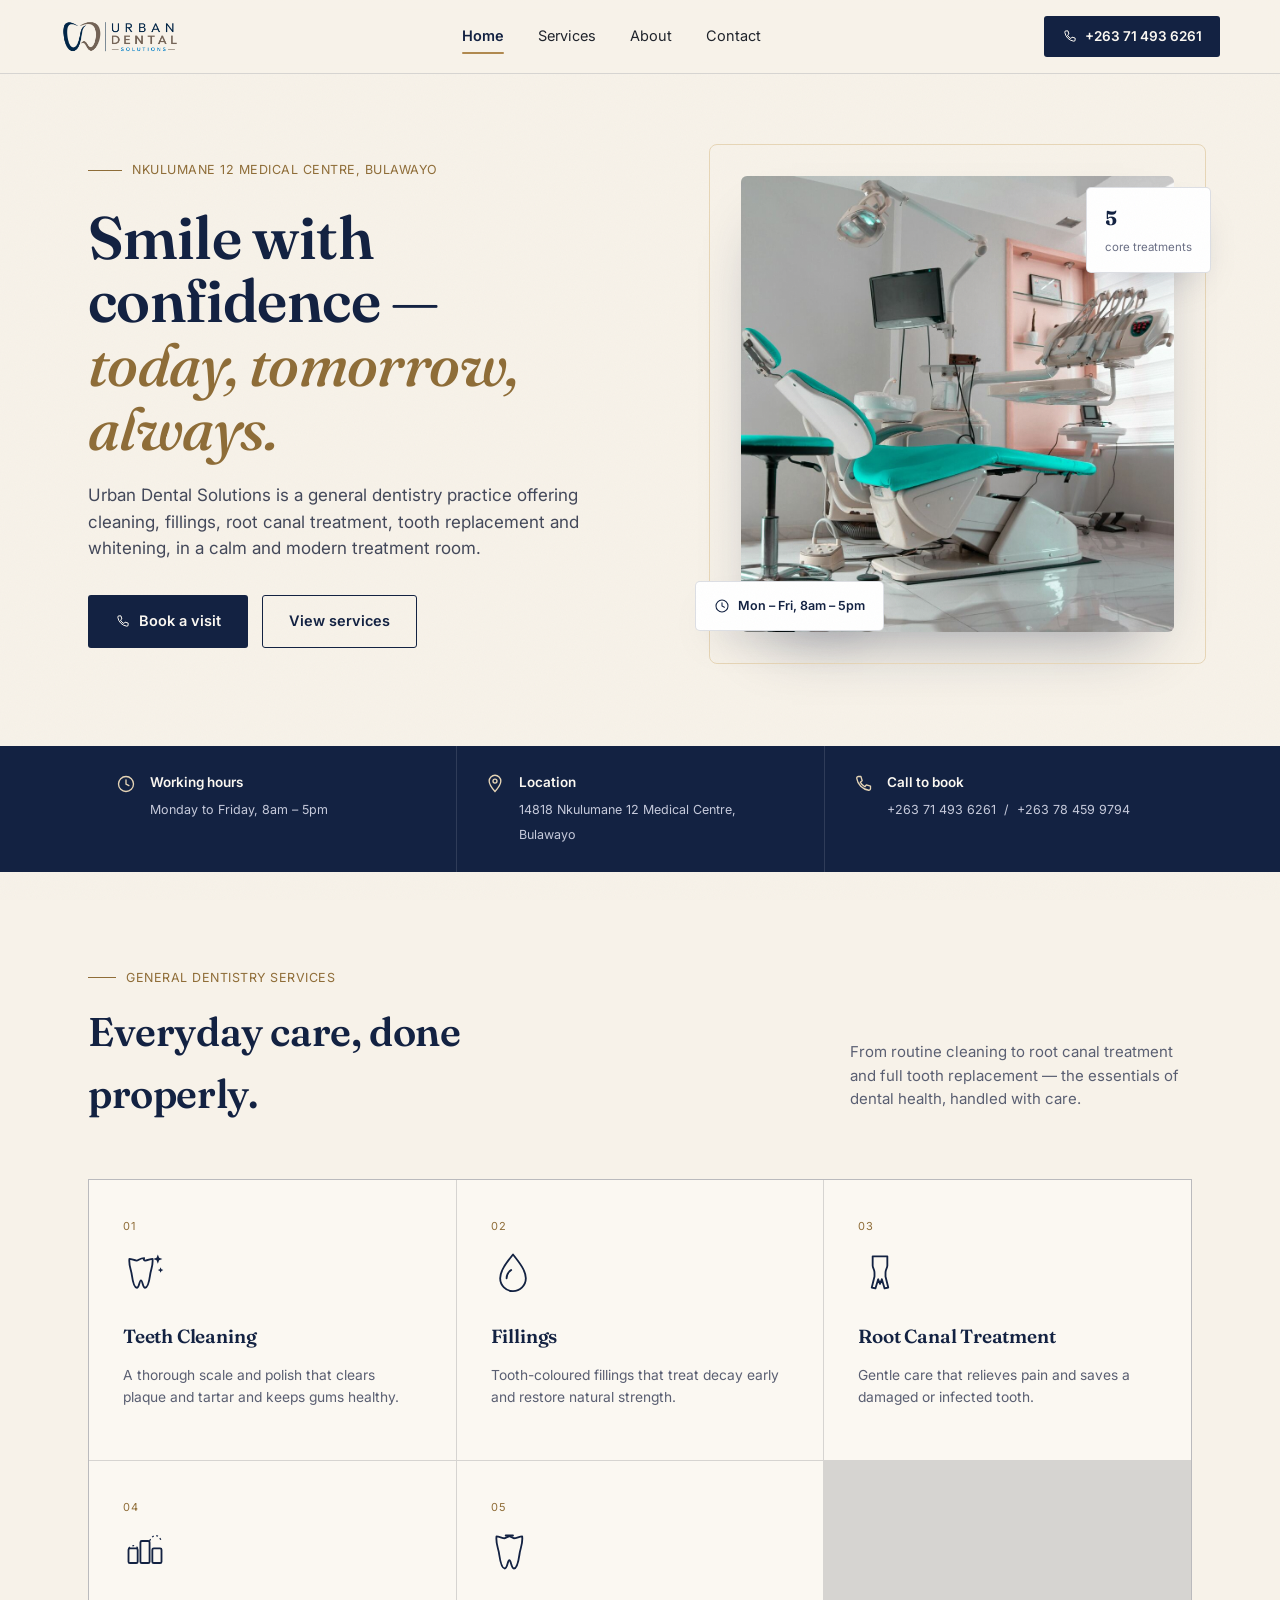
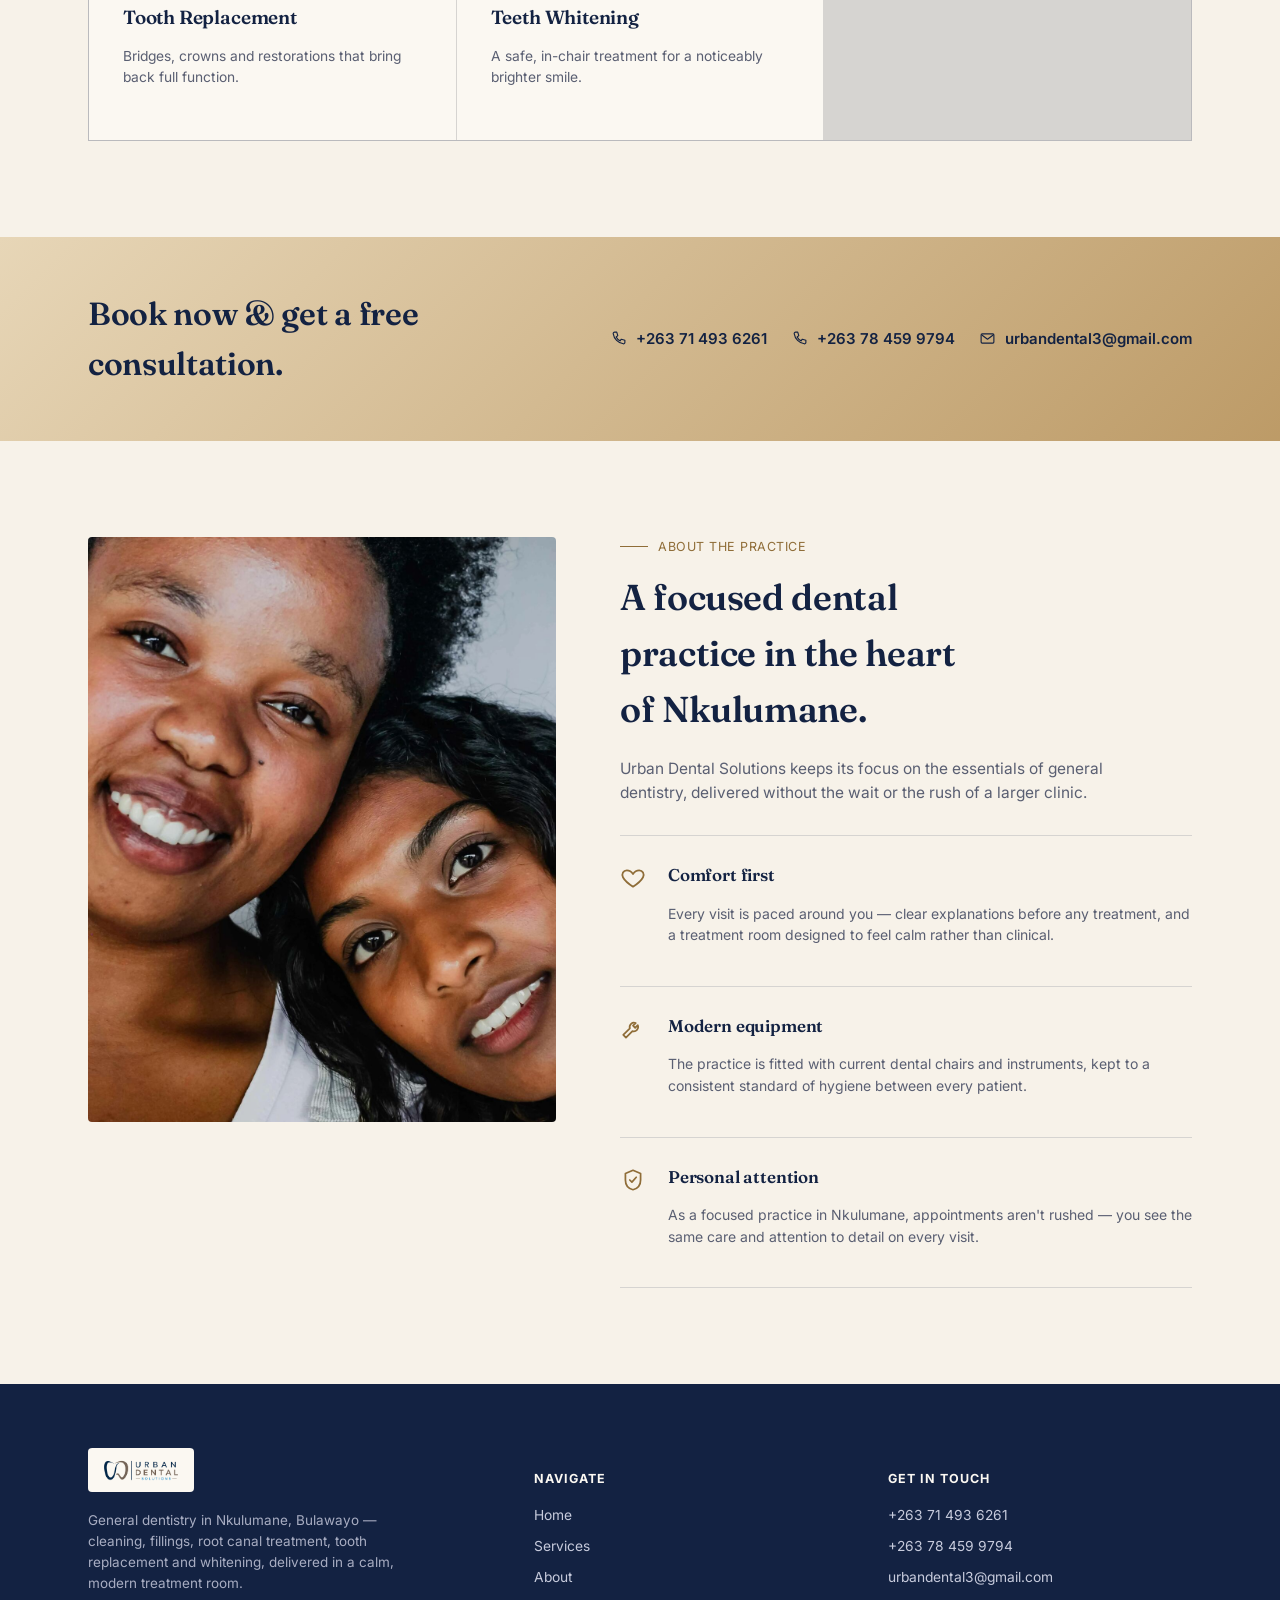
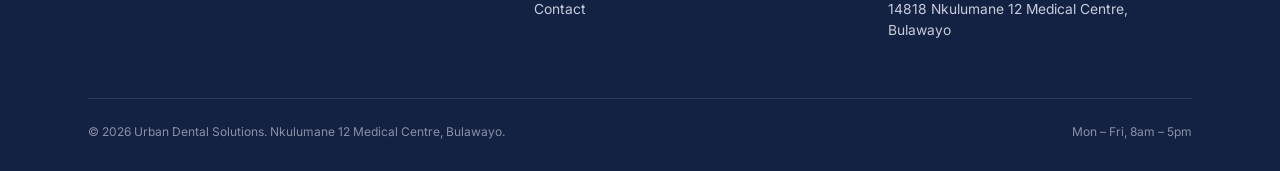
==== index.html @ e7726408 "Add files via upload" ====
<!DOCTYPE html>
<html lang="en">
<head>
<meta charset="UTF-8">
<meta name="viewport" content="width=device-width, initial-scale=1, viewport-fit=cover">
<title>Urban Dental Solutions — Bulawayo</title>
<meta name="description" content="General dentistry in Nkulumane, Bulawayo. Cleaning, fillings, root canal treatment, tooth replacement and whitening.">
<link rel="icon" href="data:image/svg+xml,<svg xmlns=%22http://www.w3.org/2000/svg%22 viewBox=%220 0 100 100%22><text y=%22.9em%22 font-size=%2290%22>%F0%9F%A6%B7</text></svg>">
<link rel="preconnect" href="https://fonts.googleapis.com">
<link rel="preconnect" href="https://fonts.gstatic.com" crossorigin>
<link href="https://fonts.googleapis.com/css2?family=Fraunces:opsz,wght@9..144,400;9..144,500;9..144,600;9..144,700&family=Inter:wght@400;500;600;700&display=swap" rel="stylesheet">
<link rel="stylesheet" href="css/styles.css">
</head>
<body>
<div class="grain"></div>

<svg width="0" height="0" style="position:absolute">
  <defs>
    <symbol id="ic-tooth" viewBox="0 0 48 48"><path d="M24 6c-5 0-7 3-9 3-3 0-6-2-9-2-1 8 2 12 3 20 1 7 3 15 6 15 3 0 3-9 5-9s2 9 5 9c3 0 5-8 6-15 1-8 4-12 3-20-3 0-6 2-9 2-2 0-4-3-9-3z" fill="none" stroke="currentColor" stroke-width="2" stroke-linejoin="round"/></symbol>
    <symbol id="ic-sparkle-tooth" viewBox="0 0 48 48"><path d="M22 10c-4.5 0-6.3 2.6-8 2.6-2.7 0-5.4-1.8-8-1.8-.9 7.2 1.8 10.8 2.7 18 .9 6.3 2.7 13.5 5.4 13.5 2.7 0 2.7-8.1 4.5-8.1s1.8 8.1 4.5 8.1c2.7 0 4.5-7.2 5.4-13.5.9-7.2 3.6-10.8 2.7-18-2.6 0-5.3 1.8-8 1.8-1 0-1.8-.8-1.2-2.6z" fill="none" stroke="currentColor" stroke-width="2" stroke-linejoin="round" transform="translate(1,0)"/><path d="M38 6l1.4 3.6L43 11l-3.6 1.4L38 16l-1.4-3.6L33 11l3.6-1.4z" fill="currentColor"/><path d="M41 20l.9 2.1 2.1.9-2.1.9-.9 2.1-.9-2.1-2.1-.9 2.1-.9z" fill="currentColor"/></symbol>
    <symbol id="ic-drop" viewBox="0 0 48 48"><path d="M24 6c8 10 14 18 14 26a14 14 0 1 1-28 0c0-8 6-16 14-26z" fill="none" stroke="currentColor" stroke-width="2" stroke-linejoin="round"/><path d="M17 32c0-4 2-7 5-9" fill="none" stroke="currentColor" stroke-width="2" stroke-linecap="round"/></symbol>
    <symbol id="ic-root" viewBox="0 0 48 48"><path d="M16 8h16v10c0 3-2 4-2 8v4l3 12-4 1-3-10-2 5-2-5-3 10-4-1 3-12v-4c0-4-2-5-2-8z" fill="none" stroke="currentColor" stroke-width="2" stroke-linejoin="round"/></symbol>
    <symbol id="ic-bridge" viewBox="0 0 48 48"><rect x="6" y="20" width="10" height="16" rx="1.5" fill="none" stroke="currentColor" stroke-width="2"/><rect x="19" y="12" width="10" height="24" rx="1.5" fill="none" stroke="currentColor" stroke-width="2"/><rect x="32" y="20" width="10" height="16" rx="1.5" fill="none" stroke="currentColor" stroke-width="2"/><path d="M6 20c4-4 8-4 10 0M29 12c4-8 9-8 13 0" fill="none" stroke="currentColor" stroke-width="1.4" stroke-dasharray="2 3"/></symbol>
    <symbol id="ic-clock" viewBox="0 0 24 24"><circle cx="12" cy="12" r="9" fill="none" stroke="currentColor" stroke-width="1.6"/><path d="M12 7v5l3.5 2" fill="none" stroke="currentColor" stroke-width="1.6" stroke-linecap="round"/></symbol>
    <symbol id="ic-pin" viewBox="0 0 24 24"><path d="M12 21s7-7.5 7-12.5A7 7 0 1 0 5 8.5C5 13.5 12 21 12 21z" fill="none" stroke="currentColor" stroke-width="1.6"/><circle cx="12" cy="8.5" r="2.4" fill="none" stroke="currentColor" stroke-width="1.6"/></symbol>
    <symbol id="ic-phone" viewBox="0 0 24 24"><path d="M6.5 3h3l1.5 5-2.3 1.8a13 13 0 0 0 5.5 5.5L16 13l5 1.5v3a2 2 0 0 1-2.2 2A17 17 0 0 1 4.5 5.2 2 2 0 0 1 6.5 3z" fill="none" stroke="currentColor" stroke-width="1.6" stroke-linejoin="round"/></symbol>
    <symbol id="ic-mail" viewBox="0 0 24 24"><rect x="3" y="5.5" width="18" height="13" rx="1.5" fill="none" stroke="currentColor" stroke-width="1.6"/><path d="M4 7l8 6 8-6" fill="none" stroke="currentColor" stroke-width="1.6" stroke-linejoin="round"/></symbol>
    <symbol id="ic-whatsapp" viewBox="0 0 24 24"><path d="M12 3a9 9 0 0 0-7.8 13.5L3 21l4.7-1.2A9 9 0 1 0 12 3z" fill="none" stroke="currentColor" stroke-width="1.6"/><path d="M8.3 8.6c.2-.5.5-.5.8-.5h.6c.2 0 .5 0 .7.5s.8 1.9.8 2 .1.3 0 .5-.2.3-.4.5-.4.5-.5.6c-.2.2-.4.4-.2.8.3.5 1.1 1.6 2.3 2.6 1.6 1.3 2.3 1.4 2.6 1.4.3 0 .5-.2.7-.5l.5-.8c.2-.3.4-.3.7-.2l1.9.9c.3.1.5.2.5.4 0 .8-.3 1.6-1.3 2.1-.9.5-1.8.5-2.8.2-1.7-.5-3.6-1.7-5-3.5-1-1.3-1.6-2.6-1.7-3.9-.1-1 .2-1.8.8-2.5z" fill="currentColor" stroke="none"/></symbol>
    <symbol id="ic-arrow" viewBox="0 0 24 24"><path d="M5 12h14M13 6l6 6-6 6" fill="none" stroke="currentColor" stroke-width="1.8" stroke-linecap="round" stroke-linejoin="round"/></symbol>
    <symbol id="ic-shield" viewBox="0 0 24 24"><path d="M12 3l7 3v6c0 5-3 8-7 9-4-1-7-4-7-9V6z" fill="none" stroke="currentColor" stroke-width="1.6" stroke-linejoin="round"/><path d="M9 12l2 2 4-4.5" fill="none" stroke="currentColor" stroke-width="1.6" stroke-linecap="round" stroke-linejoin="round"/></symbol>
    <symbol id="ic-heart" viewBox="0 0 24 24"><path d="M12 20s-7-4.4-9.3-8.7C1.3 8 3 5 6.3 5 8.6 5 10.7 6.4 12 8.4 13.3 6.4 15.4 5 17.7 5 21 5 22.7 8 21.3 11.3 19 15.6 12 20 12 20z" fill="none" stroke="currentColor" stroke-width="1.6" stroke-linejoin="round"/></symbol>
    <symbol id="ic-tool" viewBox="0 0 24 24"><path d="M14.5 6.5a4 4 0 0 0-5.4 4.9L3 17.5 5.5 20l6-6.1a4 4 0 0 0 4.9-5.4l-2.4 2.4-2-2z" fill="none" stroke="currentColor" stroke-width="1.6" stroke-linejoin="round"/></symbol>
  </defs>
</svg>


<header class="site">
  <div class="wrap nav">
    <a href="index.html" class="brand">
      <img id="headerLogo" src="img/logo.png" alt="Urban Dental Solutions" style="height:40px;width:auto;">
    </a>
    <nav class="links" id="navLinks">
      <a href="index.html" class="active">Home</a>
      <a href="services.html">Services</a>
      <a href="about.html">About</a>
      <a href="contact.html">Contact</a>
    </nav>
    <a class="nav-call" href="tel:+263714936261"><svg viewBox="0 0 24 24"><use href="#ic-phone"/></svg>+263 71 493 6261</a>
    <button class="menu-btn" id="menuBtn" aria-label="Open menu"><span></span></button>
  </div>
</header>

<div class="drawer" id="drawer">
  <div class="drawer-panel">
    <button class="drawer-close" id="drawerClose" aria-label="Close menu">&times;</button>
    <a href="index.html">Home</a>
    <a href="services.html">Services</a>
    <a href="about.html">About</a>
    <a href="contact.html">Contact</a>
    <a href="tel:+263714936261" style="margin-top:18px;color:#b0894f;font-weight:600;">Call +263 71 493 6261</a>
  </div>
</div>

<main>

    <section class="hero">
      <div class="wrap">
        <div>
          <div class="eyebrow-mark"><span class="rule"></span><span>NKULUMANE 12 MEDICAL CENTRE, BULAWAYO</span></div>
          <h1>Smile with confidence &mdash;<br><em>today, tomorrow, always.</em></h1>
          <p class="lede">Urban Dental Solutions is a general dentistry practice offering cleaning, fillings, root canal treatment, tooth replacement and whitening, in a calm and modern treatment room.</p>
          <div class="hero-ctas">
            <a class="btn btn-primary" href="tel:+263714936261"><svg width="15" height="15"><use href="#ic-phone"/></svg>Book a visit</a>
            <a class="btn btn-outline" href="services.html">View services</a>
          </div>
        </div>
        <div class="hero-art">
          <div class="hero-photo-frame"><img src="img/chair.jpg" alt="Treatment room at Urban Dental Solutions"></div>
          <div class="ring r2"></div>
          <div class="float-card fc1"><b>5</b><span>core treatments</span></div>
          <div class="float-card fc2"><svg><use href="#ic-clock"/></svg>Mon &ndash; Fri, 8am &ndash; 5pm</div>
        </div>
      </div>
    </section>

    <div class="strip">
      <div class="wrap">
        <div class="strip-item"><svg><use href="#ic-clock"/></svg><div><b>Working hours</b><span>Monday to Friday, 8am &ndash; 5pm</span></div></div>
        <div class="strip-item"><svg><use href="#ic-pin"/></svg><div><b>Location</b><span>14818 Nkulumane 12 Medical Centre, Bulawayo</span></div></div>
        <div class="strip-item"><svg><use href="#ic-phone"/></svg><div><b>Call to book</b><span>+263 71 493 6261 &nbsp;/&nbsp; +263 78 459 9794</span></div></div>
      </div>
    </div>

    <section>
      <div class="wrap">
        <div class="section-head" data-reveal>
          <div>
            <div class="kicker"><span class="rule"></span>GENERAL DENTISTRY SERVICES</div>
            <h2>Everyday care, done properly.</h2>
          </div>
          <p>From routine cleaning to root canal treatment and full tooth replacement &mdash; the essentials of dental health, handled with care.</p>
        </div>
        <div class="svc-grid">
    <div class="svc-card" data-reveal>
      <span class="num">01</span>
      <svg class="icn"><use href="#ic-sparkle-tooth"/></svg>
      <h3>Teeth Cleaning</h3>
      <p>A thorough scale and polish that clears plaque and tartar and keeps gums healthy.</p>
    </div>
    <div class="svc-card" data-reveal>
      <span class="num">02</span>
      <svg class="icn"><use href="#ic-drop"/></svg>
      <h3>Fillings</h3>
      <p>Tooth-coloured fillings that treat decay early and restore natural strength.</p>
    </div>
    <div class="svc-card" data-reveal>
      <span class="num">03</span>
      <svg class="icn"><use href="#ic-root"/></svg>
      <h3>Root Canal Treatment</h3>
      <p>Gentle care that relieves pain and saves a damaged or infected tooth.</p>
    </div>
    <div class="svc-card" data-reveal>
      <span class="num">04</span>
      <svg class="icn"><use href="#ic-bridge"/></svg>
      <h3>Tooth Replacement</h3>
      <p>Bridges, crowns and restorations that bring back full function.</p>
    </div>
    <div class="svc-card" data-reveal>
      <span class="num">05</span>
      <svg class="icn"><use href="#ic-tooth"/></svg>
      <h3>Teeth Whitening</h3>
      <p>A safe, in-chair treatment for a noticeably brighter smile.</p>
    </div></div>
      </div>
    </section>

    <div class="cta-band">
      <div class="wrap">
        <h3>Book now &amp; get a free consultation.</h3>
        <div class="phones">
          <a href="tel:+263714936261"><svg><use href="#ic-phone"/></svg>+263 71 493 6261</a>
          <a href="tel:+263784599794"><svg><use href="#ic-phone"/></svg>+263 78 459 9794</a>
          <a href="mailto:urbandental3@gmail.com"><svg><use href="#ic-mail"/></svg>urbandental3@gmail.com</a>
        </div>
      </div>
    </div>

    <section>
      <div class="wrap about-grid">
        <div class="about-photo" data-reveal>
          <img src="img/smiles.jpg" alt="Patients smiling after treatment at Urban Dental Solutions" style="width:100%;height:100%;object-fit:cover;">
        </div>
        <div data-reveal>
          <div class="kicker"><span class="rule"></span>ABOUT THE PRACTICE</div>
          <h2 style="max-width:14ch;font-size:clamp(26px,3.2vw,36px);margin-bottom:20px;">A focused dental practice in the heart of Nkulumane.</h2>
          <p style="font-family:'Inter',sans-serif;color:#5a5f72;font-size:15.5px;max-width:52ch;margin-bottom:30px;">Urban Dental Solutions keeps its focus on the essentials of general dentistry, delivered without the wait or the rush of a larger clinic.</p>
          <div class="value-list">
    <div class="value-row">
      <svg class="vi"><use href="#ic-heart"/></svg>
      <div><h4>Comfort first</h4><p>Every visit is paced around you &mdash; clear explanations before any treatment, and a treatment room designed to feel calm rather than clinical.</p></div>
    </div>
    <div class="value-row">
      <svg class="vi"><use href="#ic-tool"/></svg>
      <div><h4>Modern equipment</h4><p>The practice is fitted with current dental chairs and instruments, kept to a consistent standard of hygiene between every patient.</p></div>
    </div>
    <div class="value-row">
      <svg class="vi"><use href="#ic-shield"/></svg>
      <div><h4>Personal attention</h4><p>As a focused practice in Nkulumane, appointments aren't rushed &mdash; you see the same care and attention to detail on every visit.</p></div>
    </div></div>
        </div>
      </div>
    </section>

</main>

<footer>
  <div class="wrap">
    <div class="foot-grid">
      <div>
        <div class="foot-brand">
          <span class="foot-logo-chip"><img src="img/logo.png" alt="Urban Dental Solutions" style="height:26px;width:auto;display:block;"></span>
        </div>
        <p>General dentistry in Nkulumane, Bulawayo &mdash; cleaning, fillings, root canal treatment, tooth replacement and whitening, delivered in a calm, modern treatment room.</p>
      </div>
      <div>
        <h5>NAVIGATE</h5>
        <div class="flinks">
          <a href="index.html">Home</a>
          <a href="services.html">Services</a>
          <a href="about.html">About</a>
          <a href="contact.html">Contact</a>
        </div>
      </div>
      <div>
        <h5>GET IN TOUCH</h5>
        <div class="flinks">
          <a href="tel:+263714936261">+263 71 493 6261</a>
          <a href="tel:+263784599794">+263 78 459 9794</a>
          <a href="mailto:urbandental3@gmail.com">urbandental3@gmail.com</a>
          <a href="contact.html">14818 Nkulumane 12 Medical Centre, Bulawayo</a>
        </div>
      </div>
    </div>
    <div class="foot-bottom">
      <span>&copy; <span id="yr"></span> Urban Dental Solutions. Nkulumane 12 Medical Centre, Bulawayo.</span>
      <span>Mon &ndash; Fri, 8am &ndash; 5pm</span>
    </div>
  </div>
</footer>

<script src="js/main.js"></script>
</body>
</html>
---- css/styles.css ----
:root{
    --navy: #132242;
    --navy-2: #1c2f56;
    --ink: #20242c;
    --gold: #b0894f;
    --gold-deep: #8f6d38;
    --gold-pale: #e7d6b7;
    --cream: #f7f2e9;
    --paper: #fbf8f2;
    --line: rgba(19,34,66,0.14);
    --white: #ffffff;
    font-family: 'Fraunces', serif;
    -webkit-font-smoothing: antialiased;
    box-sizing: border-box;
    padding-top: env(safe-area-inset-top, 0px);
    padding-bottom: env(safe-area-inset-bottom, 0px);
  }
  *, *::before, *::after{ box-sizing: inherit; }
  html{ scroll-padding-top: env(safe-area-inset-top, 0px); scroll-behavior: smooth; }
  @media (prefers-color-scheme: dark){
    :root:not([data-theme="light"]){
      --cream:#f7f2e9; --paper:#fbf8f2; --ink:#20242c;
    }
  }
  :root[data-theme="dark"]{ --cream:#f7f2e9; --paper:#fbf8f2; --ink:#20242c; }

  body{
    margin:0;
    background: var(--cream);
    color: var(--ink);
    font-family: 'Inter', sans-serif;
    line-height: 1.55;
  }
  img{ max-width:100%; display:block; }
  a{ color:inherit; }
  .wrap{ max-width: 1160px; margin: 0 auto; padding: 0 28px; }
  h1,h2,h3,h4{ font-family:'Fraunces', serif; font-weight:600; color:var(--navy); margin:0; letter-spacing:-0.01em; }

  /* ---------- texture ---------- */
  .grain{
    position:fixed; inset:0; pointer-events:none; opacity:0.035; z-index:5; mix-blend-mode:multiply;
    background-image:url("data:image/svg+xml,%3Csvg xmlns='http://www.w3.org/2000/svg' width='120' height='120'%3E%3Cfilter id='n'%3E%3CfeTurbulence type='fractalNoise' baseFrequency='0.85' numOctaves='2' stitchTiles='stitch'/%3E%3C/filter%3E%3Crect width='100%25' height='100%25' filter='url(%23n)'/%3E%3C/svg%3E");
  }

  /* ---------- header ---------- */
  header.site{
    position: sticky; top:0; z-index:40;
    background: rgba(247,242,233,0.92);
    backdrop-filter: blur(10px);
    border-bottom: 1px solid var(--line);
    padding-top: env(safe-area-inset-top, 0px);
  }
  .nav{ display:flex; align-items:center; justify-content:space-between; padding:16px 0; gap:20px; }
  .brand{ display:flex; align-items:center; gap:12px; cursor:pointer; text-decoration:none; }
  .brand svg{ width:38px; height:38px; flex:none; }
  .brand-text{ display:flex; flex-direction:column; line-height:1.05; }
  .brand-text b{ font-family:'Fraunces', serif; font-size:17px; color:var(--navy); font-weight:700; letter-spacing:0.01em; }
  .brand-text span{ font-family:'Inter',sans-serif; font-size:10.5px; letter-spacing:0.16em; color:var(--gold-deep); margin-top:2px; }

  nav.links{ display:flex; align-items:center; gap:34px; }
  nav.links a{ font-family:'Inter',sans-serif; font-size:14.5px; text-decoration:none; color:var(--ink); position:relative; padding:6px 0; transition:color .2s; }
  nav.links a.active{ color:var(--navy); font-weight:600; }
  nav.links a.active::after{ content:""; position:absolute; left:0; right:0; bottom:0; height:2px; background:var(--gold); border-radius:2px; }
  nav.links a:hover{ color:var(--navy); }

  .nav-call{
    display:flex; align-items:center; gap:8px; background:var(--navy); color:var(--paper);
    padding:10px 18px; border-radius:3px; text-decoration:none; font-family:'Inter',sans-serif; font-size:13.5px; font-weight:600;
    white-space:nowrap; transition: background .2s;
  }
  .nav-call:hover{ background: var(--navy-2); }
  .nav-call svg{ width:15px; height:15px; }

  .menu-btn{ display:none; background:none; border:1px solid var(--line); border-radius:3px; width:42px; height:42px; align-items:center; justify-content:center; cursor:pointer; }
  .menu-btn span, .menu-btn span::before, .menu-btn span::after{
    content:""; display:block; width:18px; height:1.5px; background:var(--navy); position:relative; transition:.2s;
  }
  .menu-btn span::before{ position:absolute; top:-6px; }
  .menu-btn span::after{ position:absolute; top:6px; }

  /* ---------- hero ---------- */
  .hero{ position:relative; overflow:hidden; padding: 84px 0 96px; }
  .hero .wrap{ display:grid; grid-template-columns: 1.05fr 0.85fr; gap:56px; align-items:center; }
  .eyebrow-mark{ display:flex; align-items:center; gap:10px; margin-bottom:26px; }
  .eyebrow-mark .rule{ width:34px; height:1px; background:var(--gold-deep); }
  .eyebrow-mark span{ font-family:'Inter',sans-serif; font-size:12.5px; color:var(--gold-deep); letter-spacing:0.04em; }
  .hero h1{ font-size: clamp(38px, 5vw, 60px); line-height:1.06; }
  .hero h1 em{ font-style:italic; font-weight:500; color:var(--gold-deep); }
  .hero p.lede{ font-family:'Inter',sans-serif; font-size:17px; color:#43485a; max-width:46ch; margin-top:22px; }
  .hero-ctas{ display:flex; gap:14px; margin-top:34px; flex-wrap:wrap; }
  .btn{
    font-family:'Inter',sans-serif; font-size:14.5px; font-weight:600; text-decoration:none;
    padding:14px 26px; border-radius:3px; display:inline-flex; align-items:center; gap:9px; transition:.2s;
    border:1px solid transparent;
  }
  .btn-primary{ background:var(--navy); color:var(--paper); }
  .btn-primary:hover{ background:var(--navy-2); }
  .btn-outline{ border-color:var(--navy); color:var(--navy); }
  .btn-outline:hover{ background:var(--navy); color:var(--paper); }
  .btn-gold{ background:var(--gold); color:var(--navy); }
  .btn-gold:hover{ background:var(--gold-deep); color:var(--paper); }

  .hero-art{ position:relative; aspect-ratio: 1/1.05; }
  .hero-art .ring{ position:absolute; inset:0; border:1px solid var(--line); border-radius:50%; }
  .hero-art .ring.r2{ position:absolute; inset:-14px; border:1px solid var(--gold-pale); border-radius:8px; pointer-events:none; }
  .hero-photo-frame{ position:absolute; inset:18px; border-radius:6px; overflow:hidden; box-shadow:0 30px 60px -30px rgba(19,34,66,0.45); }
  .hero-photo-frame img{ width:100%; height:100%; object-fit:cover; }
  .hero-art .float-card{
    position:absolute; background:var(--white); border:1px solid var(--line); border-radius:5px;
    padding:14px 18px; box-shadow: 0 18px 40px -20px rgba(19,34,66,0.35); font-family:'Inter',sans-serif;
  }
  .hero-art .fc1{ top:6%; right:-4%; }
  .hero-art .fc1 b{ display:block; font-family:'Fraunces',serif; font-size:20px; color:var(--navy); }
  .hero-art .fc1 span{ font-size:11.5px; color:#6b7086; }
  .hero-art .fc2{ bottom:4%; left:-6%; font-size:12.5px; color:var(--navy); font-weight:600; display:flex; align-items:center; gap:8px; }
  .hero-art .fc2 svg{ width:16px; height:16px; }

  /* ---------- strip ---------- */
  .strip{ background:var(--navy); color:var(--paper); }
  .strip .wrap{ display:grid; grid-template-columns:repeat(3,1fr); }
  .strip-item{ padding:26px 28px; display:flex; gap:14px; align-items:flex-start; border-left:1px solid rgba(255,255,255,0.12); }
  .strip-item:first-child{ border-left:none; }
  .strip-item svg{ width:20px; height:20px; flex:none; margin-top:2px; color:var(--gold-pale); }
  .strip-item b{ display:block; font-family:'Inter',sans-serif; font-size:13.5px; font-weight:600; margin-bottom:3px; }
  .strip-item span{ font-family:'Inter',sans-serif; font-size:12.5px; color:#c7cbdc; }

  /* ---------- section shell ---------- */
  section{ padding:96px 0; }
  .section-head{ display:flex; justify-content:space-between; align-items:flex-end; gap:30px; margin-bottom:54px; flex-wrap:wrap; }
  .section-head h2{ font-size: clamp(28px,3.4vw,40px); max-width:16ch; }
  .section-head p{ font-family:'Inter',sans-serif; color:#5a5f72; max-width:38ch; font-size:15px; }
  .kicker{ font-family:'Inter',sans-serif; font-size:12.5px; letter-spacing:0.04em; color:var(--gold-deep); display:flex; align-items:center; gap:10px; margin-bottom:14px; }
  .kicker .rule{ width:28px; height:1px; background:var(--gold-deep); }

  /* ---------- services grid ---------- */
  .svc-grid{ display:grid; grid-template-columns:repeat(3,1fr); gap:1px; background:var(--line); border:1px solid var(--line); }
  .svc-card{ background:var(--paper); padding:38px 34px; transition:background .2s; }
  .svc-card:hover{ background:var(--white); }
  .svc-card .icn{ width:44px; height:44px; color:var(--navy); margin-bottom:22px; }
  .svc-card h3{ font-size:19px; margin-bottom:10px; }
  .svc-card p{ font-family:'Inter',sans-serif; font-size:13.8px; color:#5a5f72; }
  .svc-card .num{ font-family:'Inter',sans-serif; font-size:11px; color:var(--gold-deep); letter-spacing:0.08em; margin-bottom:14px; display:block; }

  /* ---------- cta band ---------- */
  .cta-band{ background: linear-gradient(135deg, var(--gold-pale), var(--gold) 130%); }
  .cta-band .wrap{ display:flex; justify-content:space-between; align-items:center; gap:30px; padding:52px 28px; flex-wrap:wrap; }
  .cta-band h3{ font-size:clamp(24px,3vw,32px); max-width:16ch; }
  .cta-band .phones{ display:flex; gap:24px; flex-wrap:wrap; }
  .cta-band .phones a{ font-family:'Inter',sans-serif; text-decoration:none; color:var(--navy); font-weight:600; font-size:15px; display:flex; align-items:center; gap:9px; }
  .cta-band .phones svg{ width:17px; height:17px; }

  /* ---------- about preview / values ---------- */
  .about-grid{ display:grid; grid-template-columns: 0.9fr 1.1fr; gap:64px; align-items:start; }
  .about-photo{
    aspect-ratio: 4/5; border-radius:4px; position:relative; overflow:hidden;
    background: linear-gradient(160deg, var(--navy), var(--navy-2) 60%, #0d1730);
  }
  .about-photo svg{ position:absolute; inset:0; width:100%; height:100%; }
  .value-list{ display:flex; flex-direction:column; gap:0; }
  .value-row{ display:flex; gap:22px; padding:26px 0; border-top:1px solid var(--line); }
  .value-row:last-child{ border-bottom:1px solid var(--line); }
  .value-row .vi{ width:26px; height:26px; color:var(--gold-deep); flex:none; margin-top:3px; }
  .value-row h4{ font-size:17px; margin-bottom:6px; }
  .value-row p{ font-family:'Inter',sans-serif; font-size:14px; color:#5a5f72; }

  /* ---------- footer ---------- */
  footer{ background:var(--navy); color:#c7cbdc; padding:64px 0 calc(30px + env(safe-area-inset-bottom, 0px)); }
  .foot-grid{ display:grid; grid-template-columns: 1.3fr 1fr 1fr; gap:50px; }
  .foot-brand{ display:flex; align-items:center; gap:12px; margin-bottom:18px; }
  .foot-logo-chip{ background:var(--paper); padding:9px 14px; border-radius:4px; display:inline-flex; align-items:center; }
  footer p{ font-family:'Inter',sans-serif; font-size:13.5px; color:#a8adc2; max-width:34ch; }
  footer h5{ font-family:'Inter',sans-serif; color:var(--paper); font-size:12.5px; letter-spacing:0.08em; margin-bottom:16px; }
  footer .flinks{ display:flex; flex-direction:column; gap:10px; font-family:'Inter',sans-serif; font-size:13.8px; }
  footer .flinks a{ text-decoration:none; color:#c7cbdc; }
  footer .flinks a:hover{ color:var(--gold-pale); }
  .foot-bottom{ margin-top:56px; padding-top:24px; border-top:1px solid rgba(255,255,255,0.1); display:flex; justify-content:space-between; font-family:'Inter',sans-serif; font-size:12px; color:#8a8fa6; flex-wrap:wrap; gap:10px; }

  /* ---------- banner photo ---------- */
  .banner-photo{ position:relative; border-radius:5px; overflow:hidden; aspect-ratio: 21/8; margin: 44px 0; }
  .banner-photo img{ width:100%; height:100%; object-fit:cover; display:block; }
  .banner-photo .banner-cap{
    position:absolute; left:0; right:0; bottom:0; padding:20px 26px;
    background:linear-gradient(0deg, rgba(19,34,66,0.78), rgba(19,34,66,0));
    color:var(--paper); font-family:'Inter',sans-serif; font-size:13.5px; font-weight:500;
  }
  @media (max-width:640px){ .banner-photo{ aspect-ratio:4/3; } }

  /* ---------- page header (non-home) ---------- */
  .page-head{ padding:64px 0 54px; border-bottom:1px solid var(--line); }
  .page-head .kicker{ margin-bottom:18px; }
  .page-head h1{ font-size:clamp(32px,4.4vw,48px); max-width:18ch; }
  .page-head p{ font-family:'Inter',sans-serif; color:#5a5f72; max-width:56ch; margin-top:16px; font-size:15.5px; }

  /* ---------- services (full) page ---------- */
  .svc-full{ display:flex; flex-direction:column; }
  .svc-row{ display:grid; grid-template-columns: 90px 1fr 1.3fr; gap:36px; align-items:start; padding:44px 0; border-top:1px solid var(--line); }
  .svc-row:last-child{ border-bottom:1px solid var(--line); }
  .svc-row .rownum{ font-family:'Fraunces',serif; font-size:15px; color:var(--gold-deep); padding-top:4px; }
  .svc-row .icn-wrap{ width:52px; height:52px; color:var(--navy); }
  .svc-row h3{ font-size:23px; margin-bottom:10px; }
  .svc-row p{ font-family:'Inter',sans-serif; color:#5a5f72; font-size:14.5px; max-width:56ch; }

  /* ---------- hours table ---------- */
  .hours-card{ background:var(--paper); border:1px solid var(--line); border-radius:4px; padding:30px 32px; }
  .hours-row{ display:flex; justify-content:space-between; font-family:'Inter',sans-serif; font-size:14px; padding:11px 0; border-bottom:1px solid var(--line); }
  .hours-row:last-child{ border-bottom:none; }
  .hours-row span:first-child{ color:var(--ink); font-weight:500; }
  .hours-row span:last-child{ color:#6b7086; }
  .hours-row.off span:last-child{ color:#a3a8ba; }

  /* ---------- contact page ---------- */
  .contact-grid{ display:grid; grid-template-columns: 1fr 1fr; gap:64px; align-items:start; }
  .contact-card{ display:flex; gap:18px; padding:24px 0; border-top:1px solid var(--line); }
  .contact-card:last-child{ border-bottom:1px solid var(--line); }
  .contact-card .ci{ width:24px; height:24px; color:var(--gold-deep); flex:none; margin-top:2px; }
  .contact-card h4{ font-size:15.5px; font-family:'Inter',sans-serif; font-weight:600; color:var(--navy); margin-bottom:5px; }
  .contact-card a, .contact-card p{ font-family:'Inter',sans-serif; font-size:14.5px; color:#5a5f72; text-decoration:none; margin:0; }
  .contact-card a:hover{ color:var(--navy); }
  .quick-actions{ display:flex; flex-direction:column; gap:12px; margin-top:30px; }
  .qbtn{
    display:flex; align-items:center; justify-content:space-between; padding:18px 22px; border:1px solid var(--line);
    border-radius:4px; text-decoration:none; color:var(--navy); font-family:'Inter',sans-serif; font-weight:600; font-size:14.5px;
    transition:.2s;
  }
  .qbtn:hover{ border-color:var(--navy); background:var(--white); }
  .qbtn .qa-l{ display:flex; align-items:center; gap:14px; }
  .qbtn svg.lead{ width:19px; height:19px; color:var(--gold-deep); }
  .qbtn svg.arrow{ width:15px; height:15px; opacity:0.5; }

  .map-block{ aspect-ratio: 16/11; border-radius:4px; overflow:hidden; border:1px solid var(--line); position:relative; }
  .map-block svg{ width:100%; height:100%; }
  .map-pin-label{
    position:absolute; left:50%; top:41%; transform:translate(-50%,-100%);
    background:var(--white); padding:8px 14px; border-radius:3px; font-family:'Inter',sans-serif; font-size:12px;
    font-weight:600; color:var(--navy); box-shadow:0 10px 22px -10px rgba(19,34,66,0.4); white-space:nowrap;
  }

  /* ---------- about page extra ---------- */
  .lede-block{ max-width:64ch; }
  .lede-block p{ font-family:'Inter',sans-serif; font-size:16px; color:#43485a; margin-bottom:18px; }
  .lede-block p.drop::first-letter{
    font-family:'Fraunces',serif; font-size:58px; float:left; line-height:0.8; padding:7px 10px 0 0; color:var(--navy); font-weight:600;
  }

  /* ---------- reveal ---------- */
  [data-reveal]{ opacity:0; transform:translateY(14px); transition:opacity .6s ease, transform .6s ease; }
  [data-reveal].in{ opacity:1; transform:none; }
  @media (prefers-reduced-motion: reduce){ [data-reveal]{ opacity:1; transform:none; transition:none; } }

  .page{ display:none; }
  .page.active{ display:block; }

  /* ---------- responsive ---------- */
  @media (max-width: 980px){
    nav.links{ display:none; }
    .menu-btn{ display:flex; }
    .hero .wrap{ grid-template-columns:1fr; }
    .hero-art{ order:-1; max-width:360px; margin:0 auto; }
    .strip .wrap{ grid-template-columns:1fr; }
    .strip-item{ border-left:none !important; border-top:1px solid rgba(255,255,255,0.12); }
    .strip-item:first-child{ border-top:none; }
    .svc-grid{ grid-template-columns:1fr; }
    .about-grid, .contact-grid{ grid-template-columns:1fr; gap:40px; }
    .foot-grid{ grid-template-columns:1fr; gap:34px; }
    .svc-row{ grid-template-columns: 60px 1fr; }
    .svc-row .icn-wrap{ grid-column:1/2; }
    .svc-row h3, .svc-row p{ grid-column:2/3; }
    .cta-band .wrap{ flex-direction:column; align-items:flex-start; }
  }
  @media (max-width:640px){
    .wrap{ padding:0 20px; }
    section{ padding:64px 0; }
    .hero{ padding:52px 0 64px; }
  }

  /* mobile nav drawer */
  .drawer{
    position:fixed; inset:0; z-index:60; background:rgba(19,34,66,0.5); opacity:0; pointer-events:none; transition:opacity .25s;
  }
  .drawer.open{ opacity:1; pointer-events:auto; }
  .drawer-panel{
    position:absolute; top:0; right:0; height:100%; width:78%; max-width:320px; background:var(--paper);
    padding: calc(24px + env(safe-area-inset-top,0px)) 26px 26px; transform:translateX(100%); transition:transform .3s;
    display:flex; flex-direction:column; gap:6px;
  }
  .drawer.open .drawer-panel{ transform:translateX(0); }
  .drawer-panel a{ font-family:'Inter',sans-serif; font-size:17px; text-decoration:none; color:var(--navy); padding:14px 4px; border-bottom:1px solid var(--line); }
  .drawer-close{ align-self:flex-end; background:none; border:none; font-size:22px; color:var(--navy); cursor:pointer; margin-bottom:10px; }
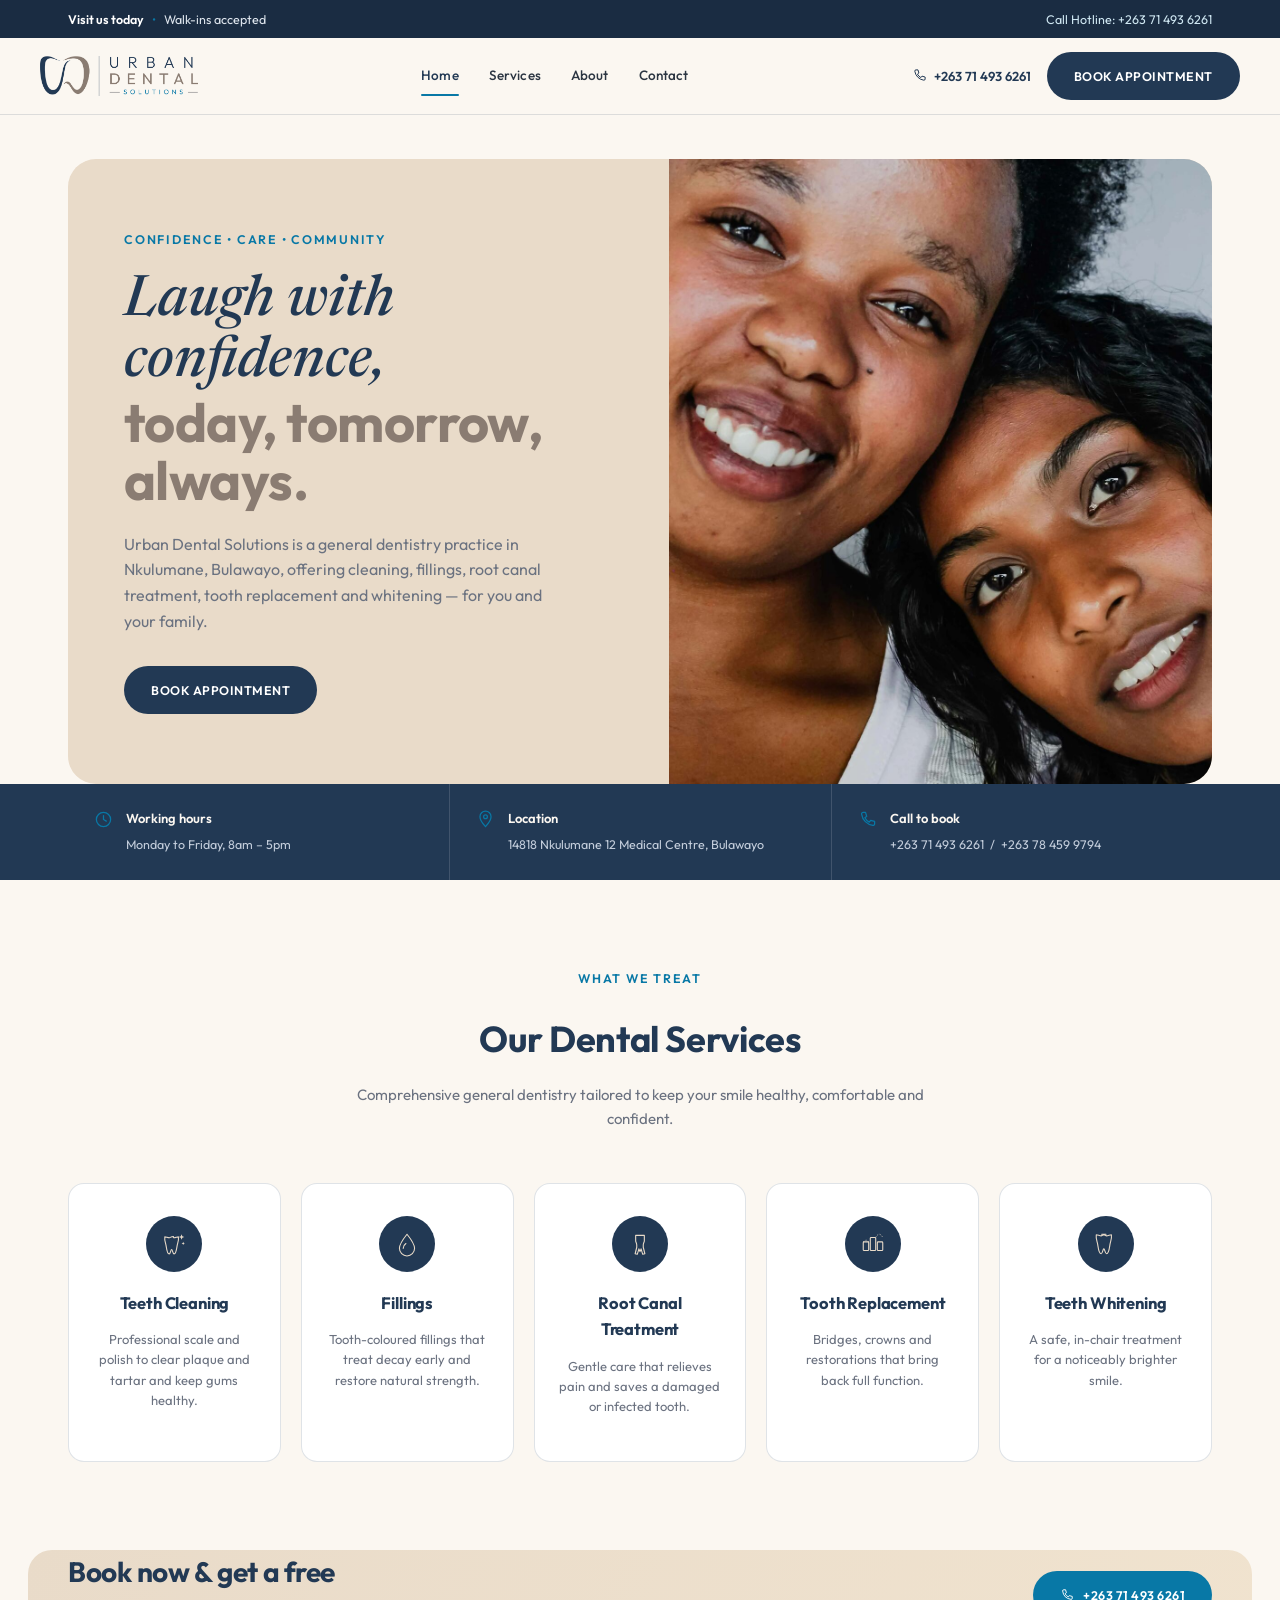
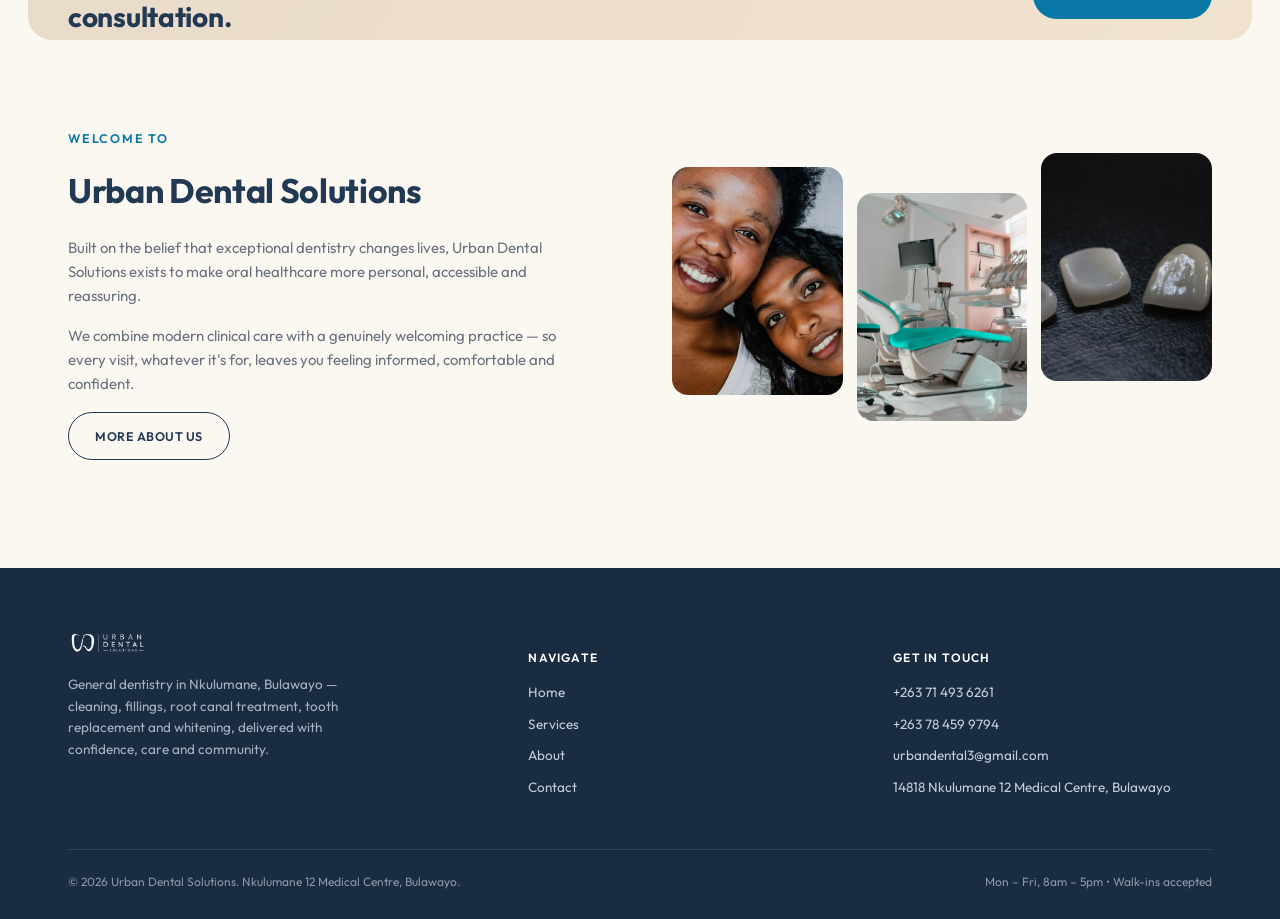
==== commit 7bf87c0a: "Add files via upload" ====
--- a/index.html
+++ b/index.html
@@ -8,11 +8,9 @@
 <link rel="icon" href="data:image/svg+xml,<svg xmlns=%22http://www.w3.org/2000/svg%22 viewBox=%220 0 100 100%22><text y=%22.9em%22 font-size=%2290%22>%F0%9F%A6%B7</text></svg>">
 <link rel="preconnect" href="https://fonts.googleapis.com">
 <link rel="preconnect" href="https://fonts.gstatic.com" crossorigin>
-<link href="https://fonts.googleapis.com/css2?family=Fraunces:opsz,wght@9..144,400;9..144,500;9..144,600;9..144,700&family=Inter:wght@400;500;600;700&display=swap" rel="stylesheet">
 <link rel="stylesheet" href="css/styles.css">
 </head>
 <body>
-<div class="grain"></div>
 
 <svg width="0" height="0" style="position:absolute">
   <defs>
@@ -34,19 +32,26 @@
 </svg>
 
 
+<div class="announce">
+  <div class="wrap">
+    <span><b>Visit us today</b><span class="dot">&bull;</span>Walk-ins accepted</span>
+    <a href="tel:+263714936261">Call Hotline: +263 71 493 6261</a>
+  </div>
+</div>
 <header class="site">
   <div class="wrap nav">
-    <a href="index.html" class="brand">
-      <img id="headerLogo" src="img/logo.png" alt="Urban Dental Solutions" style="height:40px;width:auto;">
-    </a>
+    <a href="index.html" class="brand"><img src="img/logo-color.png" alt="Urban Dental Solutions"></a>
     <nav class="links" id="navLinks">
       <a href="index.html" class="active">Home</a>
       <a href="services.html">Services</a>
       <a href="about.html">About</a>
       <a href="contact.html">Contact</a>
     </nav>
-    <a class="nav-call" href="tel:+263714936261"><svg viewBox="0 0 24 24"><use href="#ic-phone"/></svg>+263 71 493 6261</a>
-    <button class="menu-btn" id="menuBtn" aria-label="Open menu"><span></span></button>
+    <div class="head-right">
+      <a class="head-phone" href="tel:+263714936261"><svg viewBox="0 0 24 24"><use href="#ic-phone"/></svg>+263 71 493 6261</a>
+      <a class="btn-pill navy" href="tel:+263714936261">Book Appointment</a>
+      <button class="menu-btn" id="menuBtn" aria-label="Open menu"><span></span></button>
+    </div>
   </div>
 </header>
 
@@ -57,31 +62,25 @@
     <a href="services.html">Services</a>
     <a href="about.html">About</a>
     <a href="contact.html">Contact</a>
-    <a href="tel:+263714936261" style="margin-top:18px;color:#b0894f;font-weight:600;">Call +263 71 493 6261</a>
+    <a href="tel:+263714936261" style="margin-top:16px;color:#0878A6;font-weight:600;">Call +263 71 493 6261</a>
   </div>
 </div>
 
 <main>
 
-    <section class="hero">
+    <div class="hero-section">
       <div class="wrap">
-        <div>
-          <div class="eyebrow-mark"><span class="rule"></span><span>NKULUMANE 12 MEDICAL CENTRE, BULAWAYO</span></div>
-          <h1>Smile with confidence &mdash;<br><em>today, tomorrow, always.</em></h1>
-          <p class="lede">Urban Dental Solutions is a general dentistry practice offering cleaning, fillings, root canal treatment, tooth replacement and whitening, in a calm and modern treatment room.</p>
-          <div class="hero-ctas">
-            <a class="btn btn-primary" href="tel:+263714936261"><svg width="15" height="15"><use href="#ic-phone"/></svg>Book a visit</a>
-            <a class="btn btn-outline" href="services.html">View services</a>
+        <div class="hero-card">
+          <div class="hero-copy" data-reveal>
+            <div class="eyebrow">CONFIDENCE &bull; CARE &bull; COMMUNITY</div>
+            <h1><span class="accent">Laugh with confidence,</span><span class="bold-line">today, tomorrow, always.</span></h1>
+            <p class="lede">Urban Dental Solutions is a general dentistry practice in Nkulumane, Bulawayo, offering cleaning, fillings, root canal treatment, tooth replacement and whitening &mdash; for you and your family.</p>
+            <a class="btn-pill navy" href="tel:+263714936261">Book Appointment</a>
           </div>
-        </div>
-        <div class="hero-art">
-          <div class="hero-photo-frame"><img src="img/chair.jpg" alt="Treatment room at Urban Dental Solutions"></div>
-          <div class="ring r2"></div>
-          <div class="float-card fc1"><b>5</b><span>core treatments</span></div>
-          <div class="float-card fc2"><svg><use href="#ic-clock"/></svg>Mon &ndash; Fri, 8am &ndash; 5pm</div>
+          <div class="hero-photo"><img src="img/smiles.jpg" alt="Patients smiling with confidence at Urban Dental Solutions"></div>
         </div>
       </div>
-    </section>
+    </div>
 
     <div class="strip">
       <div class="wrap">
@@ -94,79 +93,61 @@
     <section>
       <div class="wrap">
         <div class="section-head" data-reveal>
-          <div>
-            <div class="kicker"><span class="rule"></span>GENERAL DENTISTRY SERVICES</div>
-            <h2>Everyday care, done properly.</h2>
-          </div>
-          <p>From routine cleaning to root canal treatment and full tooth replacement &mdash; the essentials of dental health, handled with care.</p>
+          <div class="eyebrow">WHAT WE TREAT</div>
+          <h2>Our Dental Services</h2>
+          <p>Comprehensive general dentistry tailored to keep your smile healthy, comfortable and confident.</p>
         </div>
         <div class="svc-grid">
     <div class="svc-card" data-reveal>
-      <span class="num">01</span>
-      <svg class="icn"><use href="#ic-sparkle-tooth"/></svg>
+      <div class="svc-badge"><svg><use href="#ic-sparkle-tooth"/></svg></div>
       <h3>Teeth Cleaning</h3>
-      <p>A thorough scale and polish that clears plaque and tartar and keeps gums healthy.</p>
+      <p>Professional scale and polish to clear plaque and tartar and keep gums healthy.</p>
     </div>
     <div class="svc-card" data-reveal>
-      <span class="num">02</span>
-      <svg class="icn"><use href="#ic-drop"/></svg>
+      <div class="svc-badge"><svg><use href="#ic-drop"/></svg></div>
       <h3>Fillings</h3>
       <p>Tooth-coloured fillings that treat decay early and restore natural strength.</p>
     </div>
     <div class="svc-card" data-reveal>
-      <span class="num">03</span>
-      <svg class="icn"><use href="#ic-root"/></svg>
+      <div class="svc-badge"><svg><use href="#ic-root"/></svg></div>
       <h3>Root Canal Treatment</h3>
       <p>Gentle care that relieves pain and saves a damaged or infected tooth.</p>
     </div>
     <div class="svc-card" data-reveal>
-      <span class="num">04</span>
-      <svg class="icn"><use href="#ic-bridge"/></svg>
+      <div class="svc-badge"><svg><use href="#ic-bridge"/></svg></div>
       <h3>Tooth Replacement</h3>
       <p>Bridges, crowns and restorations that bring back full function.</p>
     </div>
     <div class="svc-card" data-reveal>
-      <span class="num">05</span>
-      <svg class="icn"><use href="#ic-tooth"/></svg>
+      <div class="svc-badge"><svg><use href="#ic-tooth"/></svg></div>
       <h3>Teeth Whitening</h3>
       <p>A safe, in-chair treatment for a noticeably brighter smile.</p>
     </div></div>
       </div>
     </section>
 
-    <div class="cta-band">
-      <div class="wrap">
-        <h3>Book now &amp; get a free consultation.</h3>
-        <div class="phones">
-          <a href="tel:+263714936261"><svg><use href="#ic-phone"/></svg>+263 71 493 6261</a>
-          <a href="tel:+263784599794"><svg><use href="#ic-phone"/></svg>+263 78 459 9794</a>
-          <a href="mailto:urbandental3@gmail.com"><svg><use href="#ic-mail"/></svg>urbandental3@gmail.com</a>
+    <div class="cta-wrap-outer">
+      <div class="cta-band">
+        <div class="wrap">
+          <h3>Book now &amp; get a free consultation.</h3>
+          <a class="btn-pill teal" href="tel:+263714936261"><svg width="14" height="14"><use href="#ic-phone"/></svg>+263 71 493 6261</a>
         </div>
       </div>
     </div>
 
     <section>
-      <div class="wrap about-grid">
-        <div class="about-photo" data-reveal>
-          <img src="img/smiles.jpg" alt="Patients smiling after treatment at Urban Dental Solutions" style="width:100%;height:100%;object-fit:cover;">
+      <div class="wrap welcome-grid">
+        <div class="welcome-copy" data-reveal>
+          <div class="eyebrow">WELCOME TO</div>
+          <h2>Urban Dental Solutions</h2>
+          <p>Built on the belief that exceptional dentistry changes lives, Urban Dental Solutions exists to make oral healthcare more personal, accessible and reassuring.</p>
+          <p>We combine modern clinical care with a genuinely welcoming practice &mdash; so every visit, whatever it's for, leaves you feeling informed, comfortable and confident.</p>
+          <a class="btn-pill outline" href="about.html">More about us</a>
         </div>
-        <div data-reveal>
-          <div class="kicker"><span class="rule"></span>ABOUT THE PRACTICE</div>
-          <h2 style="max-width:14ch;font-size:clamp(26px,3.2vw,36px);margin-bottom:20px;">A focused dental practice in the heart of Nkulumane.</h2>
-          <p style="font-family:'Inter',sans-serif;color:#5a5f72;font-size:15.5px;max-width:52ch;margin-bottom:30px;">Urban Dental Solutions keeps its focus on the essentials of general dentistry, delivered without the wait or the rush of a larger clinic.</p>
-          <div class="value-list">
-    <div class="value-row">
-      <svg class="vi"><use href="#ic-heart"/></svg>
-      <div><h4>Comfort first</h4><p>Every visit is paced around you &mdash; clear explanations before any treatment, and a treatment room designed to feel calm rather than clinical.</p></div>
-    </div>
-    <div class="value-row">
-      <svg class="vi"><use href="#ic-tool"/></svg>
-      <div><h4>Modern equipment</h4><p>The practice is fitted with current dental chairs and instruments, kept to a consistent standard of hygiene between every patient.</p></div>
-    </div>
-    <div class="value-row">
-      <svg class="vi"><use href="#ic-shield"/></svg>
-      <div><h4>Personal attention</h4><p>As a focused practice in Nkulumane, appointments aren't rushed &mdash; you see the same care and attention to detail on every visit.</p></div>
-    </div></div>
+        <div class="photo-strip" data-reveal>
+          <div class="ph"><img src="img/smiles.jpg" alt="Patient smiling"></div>
+          <div class="ph"><img src="img/chair.jpg" alt="Treatment room"></div>
+          <div class="ph"><img src="img/crowns.jpg" alt="Dental restorations"></div>
         </div>
       </div>
     </section>
@@ -177,10 +158,8 @@
   <div class="wrap">
     <div class="foot-grid">
       <div>
-        <div class="foot-brand">
-          <span class="foot-logo-chip"><img src="img/logo.png" alt="Urban Dental Solutions" style="height:26px;width:auto;display:block;"></span>
-        </div>
-        <p>General dentistry in Nkulumane, Bulawayo &mdash; cleaning, fillings, root canal treatment, tooth replacement and whitening, delivered in a calm, modern treatment room.</p>
+        <div class="foot-brand"><img src="img/logo-white.png" alt="Urban Dental Solutions"></div>
+        <p>General dentistry in Nkulumane, Bulawayo &mdash; cleaning, fillings, root canal treatment, tooth replacement and whitening, delivered with confidence, care and community.</p>
       </div>
       <div>
         <h5>NAVIGATE</h5>
@@ -203,7 +182,7 @@
     </div>
     <div class="foot-bottom">
       <span>&copy; <span id="yr"></span> Urban Dental Solutions. Nkulumane 12 Medical Centre, Bulawayo.</span>
-      <span>Mon &ndash; Fri, 8am &ndash; 5pm</span>
+      <span>Mon &ndash; Fri, 8am &ndash; 5pm &bull; Walk-ins accepted</span>
     </div>
   </div>
 </footer>
--- a/css/styles.css
+++ b/css/styles.css
@@ -1,288 +1,238 @@
+@import url('https://fonts.googleapis.com/css2?family=Outfit:wght@300;400;500;600;700;800&family=Newsreader:ital,wght@1,400;1,500&display=swap');
+
 :root{
-    --navy: #132242;
-    --navy-2: #1c2f56;
-    --ink: #20242c;
-    --gold: #b0894f;
-    --gold-deep: #8f6d38;
-    --gold-pale: #e7d6b7;
-    --cream: #f7f2e9;
-    --paper: #fbf8f2;
-    --line: rgba(19,34,66,0.14);
-    --white: #ffffff;
-    font-family: 'Fraunces', serif;
-    -webkit-font-smoothing: antialiased;
-    box-sizing: border-box;
-    padding-top: env(safe-area-inset-top, 0px);
-    padding-bottom: env(safe-area-inset-bottom, 0px);
-  }
-  *, *::before, *::after{ box-sizing: inherit; }
-  html{ scroll-padding-top: env(safe-area-inset-top, 0px); scroll-behavior: smooth; }
-  @media (prefers-color-scheme: dark){
-    :root:not([data-theme="light"]){
-      --cream:#f7f2e9; --paper:#fbf8f2; --ink:#20242c;
-    }
-  }
-  :root[data-theme="dark"]{ --cream:#f7f2e9; --paper:#fbf8f2; --ink:#20242c; }
-
-  body{
-    margin:0;
-    background: var(--cream);
-    color: var(--ink);
-    font-family: 'Inter', sans-serif;
-    line-height: 1.55;
-  }
-  img{ max-width:100%; display:block; }
-  a{ color:inherit; }
-  .wrap{ max-width: 1160px; margin: 0 auto; padding: 0 28px; }
-  h1,h2,h3,h4{ font-family:'Fraunces', serif; font-weight:600; color:var(--navy); margin:0; letter-spacing:-0.01em; }
-
-  /* ---------- texture ---------- */
-  .grain{
-    position:fixed; inset:0; pointer-events:none; opacity:0.035; z-index:5; mix-blend-mode:multiply;
-    background-image:url("data:image/svg+xml,%3Csvg xmlns='http://www.w3.org/2000/svg' width='120' height='120'%3E%3Cfilter id='n'%3E%3CfeTurbulence type='fractalNoise' baseFrequency='0.85' numOctaves='2' stitchTiles='stitch'/%3E%3C/filter%3E%3Crect width='100%25' height='100%25' filter='url(%23n)'/%3E%3C/svg%3E");
-  }
-
-  /* ---------- header ---------- */
-  header.site{
-    position: sticky; top:0; z-index:40;
-    background: rgba(247,242,233,0.92);
-    backdrop-filter: blur(10px);
-    border-bottom: 1px solid var(--line);
-    padding-top: env(safe-area-inset-top, 0px);
-  }
-  .nav{ display:flex; align-items:center; justify-content:space-between; padding:16px 0; gap:20px; }
-  .brand{ display:flex; align-items:center; gap:12px; cursor:pointer; text-decoration:none; }
-  .brand svg{ width:38px; height:38px; flex:none; }
-  .brand-text{ display:flex; flex-direction:column; line-height:1.05; }
-  .brand-text b{ font-family:'Fraunces', serif; font-size:17px; color:var(--navy); font-weight:700; letter-spacing:0.01em; }
-  .brand-text span{ font-family:'Inter',sans-serif; font-size:10.5px; letter-spacing:0.16em; color:var(--gold-deep); margin-top:2px; }
-
-  nav.links{ display:flex; align-items:center; gap:34px; }
-  nav.links a{ font-family:'Inter',sans-serif; font-size:14.5px; text-decoration:none; color:var(--ink); position:relative; padding:6px 0; transition:color .2s; }
-  nav.links a.active{ color:var(--navy); font-weight:600; }
-  nav.links a.active::after{ content:""; position:absolute; left:0; right:0; bottom:0; height:2px; background:var(--gold); border-radius:2px; }
-  nav.links a:hover{ color:var(--navy); }
-
-  .nav-call{
-    display:flex; align-items:center; gap:8px; background:var(--navy); color:var(--paper);
-    padding:10px 18px; border-radius:3px; text-decoration:none; font-family:'Inter',sans-serif; font-size:13.5px; font-weight:600;
-    white-space:nowrap; transition: background .2s;
-  }
-  .nav-call:hover{ background: var(--navy-2); }
-  .nav-call svg{ width:15px; height:15px; }
-
-  .menu-btn{ display:none; background:none; border:1px solid var(--line); border-radius:3px; width:42px; height:42px; align-items:center; justify-content:center; cursor:pointer; }
-  .menu-btn span, .menu-btn span::before, .menu-btn span::after{
-    content:""; display:block; width:18px; height:1.5px; background:var(--navy); position:relative; transition:.2s;
-  }
-  .menu-btn span::before{ position:absolute; top:-6px; }
-  .menu-btn span::after{ position:absolute; top:6px; }
-
-  /* ---------- hero ---------- */
-  .hero{ position:relative; overflow:hidden; padding: 84px 0 96px; }
-  .hero .wrap{ display:grid; grid-template-columns: 1.05fr 0.85fr; gap:56px; align-items:center; }
-  .eyebrow-mark{ display:flex; align-items:center; gap:10px; margin-bottom:26px; }
-  .eyebrow-mark .rule{ width:34px; height:1px; background:var(--gold-deep); }
-  .eyebrow-mark span{ font-family:'Inter',sans-serif; font-size:12.5px; color:var(--gold-deep); letter-spacing:0.04em; }
-  .hero h1{ font-size: clamp(38px, 5vw, 60px); line-height:1.06; }
-  .hero h1 em{ font-style:italic; font-weight:500; color:var(--gold-deep); }
-  .hero p.lede{ font-family:'Inter',sans-serif; font-size:17px; color:#43485a; max-width:46ch; margin-top:22px; }
-  .hero-ctas{ display:flex; gap:14px; margin-top:34px; flex-wrap:wrap; }
-  .btn{
-    font-family:'Inter',sans-serif; font-size:14.5px; font-weight:600; text-decoration:none;
-    padding:14px 26px; border-radius:3px; display:inline-flex; align-items:center; gap:9px; transition:.2s;
-    border:1px solid transparent;
-  }
-  .btn-primary{ background:var(--navy); color:var(--paper); }
-  .btn-primary:hover{ background:var(--navy-2); }
-  .btn-outline{ border-color:var(--navy); color:var(--navy); }
-  .btn-outline:hover{ background:var(--navy); color:var(--paper); }
-  .btn-gold{ background:var(--gold); color:var(--navy); }
-  .btn-gold:hover{ background:var(--gold-deep); color:var(--paper); }
-
-  .hero-art{ position:relative; aspect-ratio: 1/1.05; }
-  .hero-art .ring{ position:absolute; inset:0; border:1px solid var(--line); border-radius:50%; }
-  .hero-art .ring.r2{ position:absolute; inset:-14px; border:1px solid var(--gold-pale); border-radius:8px; pointer-events:none; }
-  .hero-photo-frame{ position:absolute; inset:18px; border-radius:6px; overflow:hidden; box-shadow:0 30px 60px -30px rgba(19,34,66,0.45); }
-  .hero-photo-frame img{ width:100%; height:100%; object-fit:cover; }
-  .hero-art .float-card{
-    position:absolute; background:var(--white); border:1px solid var(--line); border-radius:5px;
-    padding:14px 18px; box-shadow: 0 18px 40px -20px rgba(19,34,66,0.35); font-family:'Inter',sans-serif;
-  }
-  .hero-art .fc1{ top:6%; right:-4%; }
-  .hero-art .fc1 b{ display:block; font-family:'Fraunces',serif; font-size:20px; color:var(--navy); }
-  .hero-art .fc1 span{ font-size:11.5px; color:#6b7086; }
-  .hero-art .fc2{ bottom:4%; left:-6%; font-size:12.5px; color:var(--navy); font-weight:600; display:flex; align-items:center; gap:8px; }
-  .hero-art .fc2 svg{ width:16px; height:16px; }
-
-  /* ---------- strip ---------- */
-  .strip{ background:var(--navy); color:var(--paper); }
-  .strip .wrap{ display:grid; grid-template-columns:repeat(3,1fr); }
-  .strip-item{ padding:26px 28px; display:flex; gap:14px; align-items:flex-start; border-left:1px solid rgba(255,255,255,0.12); }
-  .strip-item:first-child{ border-left:none; }
-  .strip-item svg{ width:20px; height:20px; flex:none; margin-top:2px; color:var(--gold-pale); }
-  .strip-item b{ display:block; font-family:'Inter',sans-serif; font-size:13.5px; font-weight:600; margin-bottom:3px; }
-  .strip-item span{ font-family:'Inter',sans-serif; font-size:12.5px; color:#c7cbdc; }
-
-  /* ---------- section shell ---------- */
-  section{ padding:96px 0; }
-  .section-head{ display:flex; justify-content:space-between; align-items:flex-end; gap:30px; margin-bottom:54px; flex-wrap:wrap; }
-  .section-head h2{ font-size: clamp(28px,3.4vw,40px); max-width:16ch; }
-  .section-head p{ font-family:'Inter',sans-serif; color:#5a5f72; max-width:38ch; font-size:15px; }
-  .kicker{ font-family:'Inter',sans-serif; font-size:12.5px; letter-spacing:0.04em; color:var(--gold-deep); display:flex; align-items:center; gap:10px; margin-bottom:14px; }
-  .kicker .rule{ width:28px; height:1px; background:var(--gold-deep); }
-
-  /* ---------- services grid ---------- */
-  .svc-grid{ display:grid; grid-template-columns:repeat(3,1fr); gap:1px; background:var(--line); border:1px solid var(--line); }
-  .svc-card{ background:var(--paper); padding:38px 34px; transition:background .2s; }
-  .svc-card:hover{ background:var(--white); }
-  .svc-card .icn{ width:44px; height:44px; color:var(--navy); margin-bottom:22px; }
-  .svc-card h3{ font-size:19px; margin-bottom:10px; }
-  .svc-card p{ font-family:'Inter',sans-serif; font-size:13.8px; color:#5a5f72; }
-  .svc-card .num{ font-family:'Inter',sans-serif; font-size:11px; color:var(--gold-deep); letter-spacing:0.08em; margin-bottom:14px; display:block; }
-
-  /* ---------- cta band ---------- */
-  .cta-band{ background: linear-gradient(135deg, var(--gold-pale), var(--gold) 130%); }
-  .cta-band .wrap{ display:flex; justify-content:space-between; align-items:center; gap:30px; padding:52px 28px; flex-wrap:wrap; }
-  .cta-band h3{ font-size:clamp(24px,3vw,32px); max-width:16ch; }
-  .cta-band .phones{ display:flex; gap:24px; flex-wrap:wrap; }
-  .cta-band .phones a{ font-family:'Inter',sans-serif; text-decoration:none; color:var(--navy); font-weight:600; font-size:15px; display:flex; align-items:center; gap:9px; }
-  .cta-band .phones svg{ width:17px; height:17px; }
-
-  /* ---------- about preview / values ---------- */
-  .about-grid{ display:grid; grid-template-columns: 0.9fr 1.1fr; gap:64px; align-items:start; }
-  .about-photo{
-    aspect-ratio: 4/5; border-radius:4px; position:relative; overflow:hidden;
-    background: linear-gradient(160deg, var(--navy), var(--navy-2) 60%, #0d1730);
-  }
-  .about-photo svg{ position:absolute; inset:0; width:100%; height:100%; }
-  .value-list{ display:flex; flex-direction:column; gap:0; }
-  .value-row{ display:flex; gap:22px; padding:26px 0; border-top:1px solid var(--line); }
-  .value-row:last-child{ border-bottom:1px solid var(--line); }
-  .value-row .vi{ width:26px; height:26px; color:var(--gold-deep); flex:none; margin-top:3px; }
-  .value-row h4{ font-size:17px; margin-bottom:6px; }
-  .value-row p{ font-family:'Inter',sans-serif; font-size:14px; color:#5a5f72; }
-
-  /* ---------- footer ---------- */
-  footer{ background:var(--navy); color:#c7cbdc; padding:64px 0 calc(30px + env(safe-area-inset-bottom, 0px)); }
-  .foot-grid{ display:grid; grid-template-columns: 1.3fr 1fr 1fr; gap:50px; }
-  .foot-brand{ display:flex; align-items:center; gap:12px; margin-bottom:18px; }
-  .foot-logo-chip{ background:var(--paper); padding:9px 14px; border-radius:4px; display:inline-flex; align-items:center; }
-  footer p{ font-family:'Inter',sans-serif; font-size:13.5px; color:#a8adc2; max-width:34ch; }
-  footer h5{ font-family:'Inter',sans-serif; color:var(--paper); font-size:12.5px; letter-spacing:0.08em; margin-bottom:16px; }
-  footer .flinks{ display:flex; flex-direction:column; gap:10px; font-family:'Inter',sans-serif; font-size:13.8px; }
-  footer .flinks a{ text-decoration:none; color:#c7cbdc; }
-  footer .flinks a:hover{ color:var(--gold-pale); }
-  .foot-bottom{ margin-top:56px; padding-top:24px; border-top:1px solid rgba(255,255,255,0.1); display:flex; justify-content:space-between; font-family:'Inter',sans-serif; font-size:12px; color:#8a8fa6; flex-wrap:wrap; gap:10px; }
-
-  /* ---------- banner photo ---------- */
-  .banner-photo{ position:relative; border-radius:5px; overflow:hidden; aspect-ratio: 21/8; margin: 44px 0; }
-  .banner-photo img{ width:100%; height:100%; object-fit:cover; display:block; }
-  .banner-photo .banner-cap{
-    position:absolute; left:0; right:0; bottom:0; padding:20px 26px;
-    background:linear-gradient(0deg, rgba(19,34,66,0.78), rgba(19,34,66,0));
-    color:var(--paper); font-family:'Inter',sans-serif; font-size:13.5px; font-weight:500;
-  }
-  @media (max-width:640px){ .banner-photo{ aspect-ratio:4/3; } }
-
-  /* ---------- page header (non-home) ---------- */
-  .page-head{ padding:64px 0 54px; border-bottom:1px solid var(--line); }
-  .page-head .kicker{ margin-bottom:18px; }
-  .page-head h1{ font-size:clamp(32px,4.4vw,48px); max-width:18ch; }
-  .page-head p{ font-family:'Inter',sans-serif; color:#5a5f72; max-width:56ch; margin-top:16px; font-size:15.5px; }
-
-  /* ---------- services (full) page ---------- */
-  .svc-full{ display:flex; flex-direction:column; }
-  .svc-row{ display:grid; grid-template-columns: 90px 1fr 1.3fr; gap:36px; align-items:start; padding:44px 0; border-top:1px solid var(--line); }
-  .svc-row:last-child{ border-bottom:1px solid var(--line); }
-  .svc-row .rownum{ font-family:'Fraunces',serif; font-size:15px; color:var(--gold-deep); padding-top:4px; }
-  .svc-row .icn-wrap{ width:52px; height:52px; color:var(--navy); }
-  .svc-row h3{ font-size:23px; margin-bottom:10px; }
-  .svc-row p{ font-family:'Inter',sans-serif; color:#5a5f72; font-size:14.5px; max-width:56ch; }
-
-  /* ---------- hours table ---------- */
-  .hours-card{ background:var(--paper); border:1px solid var(--line); border-radius:4px; padding:30px 32px; }
-  .hours-row{ display:flex; justify-content:space-between; font-family:'Inter',sans-serif; font-size:14px; padding:11px 0; border-bottom:1px solid var(--line); }
-  .hours-row:last-child{ border-bottom:none; }
-  .hours-row span:first-child{ color:var(--ink); font-weight:500; }
-  .hours-row span:last-child{ color:#6b7086; }
-  .hours-row.off span:last-child{ color:#a3a8ba; }
-
-  /* ---------- contact page ---------- */
-  .contact-grid{ display:grid; grid-template-columns: 1fr 1fr; gap:64px; align-items:start; }
-  .contact-card{ display:flex; gap:18px; padding:24px 0; border-top:1px solid var(--line); }
-  .contact-card:last-child{ border-bottom:1px solid var(--line); }
-  .contact-card .ci{ width:24px; height:24px; color:var(--gold-deep); flex:none; margin-top:2px; }
-  .contact-card h4{ font-size:15.5px; font-family:'Inter',sans-serif; font-weight:600; color:var(--navy); margin-bottom:5px; }
-  .contact-card a, .contact-card p{ font-family:'Inter',sans-serif; font-size:14.5px; color:#5a5f72; text-decoration:none; margin:0; }
-  .contact-card a:hover{ color:var(--navy); }
-  .quick-actions{ display:flex; flex-direction:column; gap:12px; margin-top:30px; }
-  .qbtn{
-    display:flex; align-items:center; justify-content:space-between; padding:18px 22px; border:1px solid var(--line);
-    border-radius:4px; text-decoration:none; color:var(--navy); font-family:'Inter',sans-serif; font-weight:600; font-size:14.5px;
-    transition:.2s;
-  }
-  .qbtn:hover{ border-color:var(--navy); background:var(--white); }
-  .qbtn .qa-l{ display:flex; align-items:center; gap:14px; }
-  .qbtn svg.lead{ width:19px; height:19px; color:var(--gold-deep); }
-  .qbtn svg.arrow{ width:15px; height:15px; opacity:0.5; }
-
-  .map-block{ aspect-ratio: 16/11; border-radius:4px; overflow:hidden; border:1px solid var(--line); position:relative; }
-  .map-block svg{ width:100%; height:100%; }
-  .map-pin-label{
-    position:absolute; left:50%; top:41%; transform:translate(-50%,-100%);
-    background:var(--white); padding:8px 14px; border-radius:3px; font-family:'Inter',sans-serif; font-size:12px;
-    font-weight:600; color:var(--navy); box-shadow:0 10px 22px -10px rgba(19,34,66,0.4); white-space:nowrap;
-  }
-
-  /* ---------- about page extra ---------- */
-  .lede-block{ max-width:64ch; }
-  .lede-block p{ font-family:'Inter',sans-serif; font-size:16px; color:#43485a; margin-bottom:18px; }
-  .lede-block p.drop::first-letter{
-    font-family:'Fraunces',serif; font-size:58px; float:left; line-height:0.8; padding:7px 10px 0 0; color:var(--navy); font-weight:600;
-  }
-
-  /* ---------- reveal ---------- */
-  [data-reveal]{ opacity:0; transform:translateY(14px); transition:opacity .6s ease, transform .6s ease; }
-  [data-reveal].in{ opacity:1; transform:none; }
-  @media (prefers-reduced-motion: reduce){ [data-reveal]{ opacity:1; transform:none; transition:none; } }
-
-  .page{ display:none; }
-  .page.active{ display:block; }
-
-  /* ---------- responsive ---------- */
-  @media (max-width: 980px){
-    nav.links{ display:none; }
-    .menu-btn{ display:flex; }
-    .hero .wrap{ grid-template-columns:1fr; }
-    .hero-art{ order:-1; max-width:360px; margin:0 auto; }
-    .strip .wrap{ grid-template-columns:1fr; }
-    .strip-item{ border-left:none !important; border-top:1px solid rgba(255,255,255,0.12); }
-    .strip-item:first-child{ border-top:none; }
-    .svc-grid{ grid-template-columns:1fr; }
-    .about-grid, .contact-grid{ grid-template-columns:1fr; gap:40px; }
-    .foot-grid{ grid-template-columns:1fr; gap:34px; }
-    .svc-row{ grid-template-columns: 60px 1fr; }
-    .svc-row .icn-wrap{ grid-column:1/2; }
-    .svc-row h3, .svc-row p{ grid-column:2/3; }
-    .cta-band .wrap{ flex-direction:column; align-items:flex-start; }
-  }
-  @media (max-width:640px){
-    .wrap{ padding:0 20px; }
-    section{ padding:64px 0; }
-    .hero{ padding:52px 0 64px; }
-  }
-
-  /* mobile nav drawer */
-  .drawer{
-    position:fixed; inset:0; z-index:60; background:rgba(19,34,66,0.5); opacity:0; pointer-events:none; transition:opacity .25s;
-  }
-  .drawer.open{ opacity:1; pointer-events:auto; }
-  .drawer-panel{
-    position:absolute; top:0; right:0; height:100%; width:78%; max-width:320px; background:var(--paper);
-    padding: calc(24px + env(safe-area-inset-top,0px)) 26px 26px; transform:translateX(100%); transition:transform .3s;
-    display:flex; flex-direction:column; gap:6px;
-  }
-  .drawer.open .drawer-panel{ transform:translateX(0); }
-  .drawer-panel a{ font-family:'Inter',sans-serif; font-size:17px; text-decoration:none; color:var(--navy); padding:14px 4px; border-bottom:1px solid var(--line); }
-  .drawer-close{ align-self:flex-end; background:none; border:none; font-size:22px; color:var(--navy); cursor:pointer; margin-bottom:10px; }
+  --navy: #223954;
+  --navy-2: #1a2c42;
+  --taupe: #8A7C72;
+  --teal: #0878A6;
+  --cream: #E9DBC9;
+  --paper: #FBF7F1;
+  --ink: #2b3542;
+  --muted: #6b7280;
+  --line: rgba(34,57,84,0.14);
+  --white: #ffffff;
+  box-sizing: border-box;
+  padding-top: env(safe-area-inset-top, 0px);
+  padding-bottom: env(safe-area-inset-bottom, 0px);
+}
+*,*::before,*::after{ box-sizing:inherit; }
+html{ scroll-behavior:smooth; scroll-padding-top: env(safe-area-inset-top,0px); }
+body{
+  margin:0; background:var(--paper); color:var(--ink);
+  font-family:'Outfit', sans-serif; line-height:1.6; -webkit-font-smoothing:antialiased;
+}
+img{ max-width:100%; display:block; }
+a{ color:inherit; }
+.wrap{ max-width:1200px; margin:0 auto; padding:0 28px; }
+h1,h2,h3,h4{ font-family:'Outfit',sans-serif; font-weight:700; color:var(--navy); margin:0; letter-spacing:-0.01em; }
+.accent{ font-family:'Newsreader', serif; font-style:italic; font-weight:500; color:var(--navy); letter-spacing:0; }
+
+/* ---------- announcement bar ---------- */
+.announce{ background:var(--navy-2); color:#dfe6ee; padding: 9px 0; }
+.announce .wrap{ display:flex; justify-content:space-between; align-items:center; gap:16px; font-size:12.5px; flex-wrap:wrap; }
+.announce b{ color:var(--white); font-weight:600; }
+.announce a{ color:#cfe7f2; text-decoration:none; }
+.announce a:hover{ color:var(--white); }
+.dot{ color:var(--teal); margin:0 8px; }
+
+/* ---------- header ---------- */
+header.site{ position:sticky; top:0; z-index:40; background:rgba(251,247,241,0.94); backdrop-filter:blur(8px); border-bottom:1px solid var(--line); }
+.nav{ display:flex; align-items:center; justify-content:space-between; padding:14px 0; gap:20px; }
+.brand img{ height:40px; width:auto; display:block; }
+nav.links{ display:flex; align-items:center; gap:30px; }
+nav.links a{ font-size:13.5px; font-weight:500; text-decoration:none; color:var(--ink); letter-spacing:0.01em; padding:6px 0; position:relative; transition:color .2s; }
+nav.links a.active, nav.links a:hover{ color:var(--navy); }
+nav.links a.active::after{ content:""; position:absolute; left:0; right:0; bottom:-3px; height:2px; background:var(--teal); border-radius:2px; }
+.head-right{ display:flex; align-items:center; gap:16px; }
+.head-phone{ display:flex; align-items:center; gap:7px; font-size:13px; font-weight:600; color:var(--navy); text-decoration:none; white-space:nowrap; }
+.head-phone svg{ width:15px; height:15px; }
+
+.btn-pill{
+  font-family:'Outfit',sans-serif; font-size:12.5px; font-weight:600; letter-spacing:0.04em; text-transform:uppercase;
+  padding:13px 26px; border-radius:999px; text-decoration:none; display:inline-flex; align-items:center; gap:9px;
+  transition:.2s; border:1px solid transparent; white-space:nowrap;
+}
+.btn-pill.navy{ background:var(--navy); color:var(--white); }
+.btn-pill.navy:hover{ background:var(--navy-2); }
+.btn-pill.outline{ border-color:var(--navy); color:var(--navy); }
+.btn-pill.outline:hover{ background:var(--navy); color:var(--white); }
+.btn-pill.teal{ background:var(--teal); color:var(--white); }
+.btn-pill.teal:hover{ background:#066285; }
+
+.menu-btn{ display:none; background:none; border:1px solid var(--line); border-radius:8px; width:42px; height:42px; align-items:center; justify-content:center; cursor:pointer; }
+.menu-btn span, .menu-btn span::before, .menu-btn span::after{ content:""; display:block; width:18px; height:1.5px; background:var(--navy); position:relative; }
+.menu-btn span::before{ position:absolute; top:-6px; }
+.menu-btn span::after{ position:absolute; top:6px; }
+
+/* ---------- hero ---------- */
+.hero-section{ padding:44px 0 0; }
+.hero-card{
+  background: var(--cream); border-radius:28px; overflow:hidden; position:relative;
+  display:grid; grid-template-columns:1.05fr 0.95fr; align-items:center; gap:0;
+}
+.hero-copy{ padding:64px 56px; }
+.eyebrow{ font-size:12.5px; font-weight:600; letter-spacing:0.14em; color:var(--teal); margin-bottom:22px; }
+.hero-copy h1{ font-size:clamp(34px,4.6vw,54px); line-height:1.08; }
+.hero-copy h1 .accent{ display:block; font-size:1.05em; }
+.hero-copy h1 .bold-line{ display:block; color:var(--taupe); }
+.hero-copy p.lede{ font-family:'Outfit',sans-serif; font-size:16px; color:var(--muted); max-width:40ch; margin:22px 0 32px; }
+.hero-photo{ position:relative; aspect-ratio:4/4.6; height:100%; }
+.hero-photo img{ width:100%; height:100%; object-fit:cover; object-position:15% 62%; }
+@media (max-width:900px){
+  .hero-card{ grid-template-columns:1fr; border-radius:22px; }
+  .hero-copy{ padding:40px 30px; order:2; }
+  .hero-photo{ aspect-ratio:16/10; order:1; }
+}
+
+/* ---------- strip ---------- */
+.strip{ background:var(--navy); color:var(--paper); margin-top:0; }
+.strip .wrap{ display:grid; grid-template-columns:repeat(3,1fr); }
+.strip-item{ padding:24px 26px; display:flex; gap:13px; align-items:flex-start; border-left:1px solid rgba(255,255,255,0.14); }
+.strip-item:first-child{ border-left:none; }
+.strip-item svg{ width:19px; height:19px; flex:none; margin-top:2px; color:var(--teal); }
+.strip-item b{ display:block; font-size:13px; font-weight:600; margin-bottom:2px; }
+.strip-item span{ font-size:12.5px; color:#c3cddb; }
+
+/* ---------- sections ---------- */
+section{ padding:88px 0; }
+.section-head{ text-align:center; max-width:56ch; margin:0 auto 52px; }
+.section-head .eyebrow{ justify-content:center; display:flex; }
+.section-head h2{ font-size:clamp(26px,3.2vw,36px); margin-bottom:12px; }
+.section-head p{ color:var(--muted); font-size:15px; }
+
+/* ---------- services grid (card style) ---------- */
+.svc-grid{ display:grid; grid-template-columns:repeat(5,1fr); gap:20px; }
+.svc-card{ background:var(--white); border:1px solid var(--line); border-radius:16px; padding:32px 24px; text-align:center; transition:.2s; }
+.svc-card:hover{ box-shadow:0 20px 40px -28px rgba(34,57,84,0.35); transform:translateY(-2px); }
+.svc-badge{ width:56px; height:56px; border-radius:50%; background:var(--navy); color:var(--cream); display:flex; align-items:center; justify-content:center; margin:0 auto 18px; }
+.svc-badge svg{ width:26px; height:26px; }
+.svc-card h3{ font-size:16.5px; margin-bottom:9px; }
+.svc-card p{ font-size:13px; color:var(--muted); line-height:1.55; }
+@media (max-width:980px){ .svc-grid{ grid-template-columns:repeat(2,1fr); } }
+@media (max-width:560px){ .svc-grid{ grid-template-columns:1fr; } }
+
+/* ---------- services full rows (services.html) ---------- */
+.svc-full{ display:flex; flex-direction:column; }
+.svc-row{ display:grid; grid-template-columns:74px 1fr; gap:26px; align-items:flex-start; padding:38px 0; border-top:1px solid var(--line); }
+.svc-row:last-child{ border-bottom:1px solid var(--line); }
+.svc-row .svc-badge{ margin:0; width:60px; height:60px; }
+.svc-row .svc-badge svg{ width:28px; height:28px; }
+.svc-row h3{ font-size:21px; margin-bottom:9px; }
+.svc-row p{ color:var(--muted); font-size:14.5px; max-width:60ch; }
+
+/* ---------- welcome / mission section ---------- */
+.welcome-grid{ display:grid; grid-template-columns:1fr 1fr; gap:64px; align-items:center; }
+.welcome-copy .eyebrow{ margin-bottom:16px; }
+.welcome-copy h2{ font-size:clamp(26px,3vw,34px); margin-bottom:18px; }
+.welcome-copy p{ color:var(--muted); font-size:15px; margin-bottom:16px; max-width:52ch; }
+.photo-strip{ display:grid; grid-template-columns:repeat(3,1fr); gap:14px; }
+.photo-strip .ph{ aspect-ratio:3/4; border-radius:16px; overflow:hidden; }
+.photo-strip .ph:nth-child(2){ margin-top:26px; }
+.photo-strip .ph:nth-child(3){ margin-top:-14px; }
+.photo-strip .ph:nth-child(1) img{ object-position:15% 62%; }
+.photo-strip img{ width:100%; height:100%; object-fit:cover; }
+@media (max-width:900px){ .welcome-grid{ grid-template-columns:1fr; gap:36px; } .photo-strip .ph:nth-child(2), .photo-strip .ph:nth-child(3){ margin-top:0; } }
+
+/* ---------- banner photo (services/about pages) ---------- */
+.banner-photo{ position:relative; border-radius:20px; overflow:hidden; aspect-ratio:21/8; margin:44px 0; }
+.banner-photo img{ width:100%; height:100%; object-fit:cover; display:block; }
+.banner-photo .cap{ position:absolute; left:0; right:0; bottom:0; padding:20px 28px; background:linear-gradient(0deg, rgba(34,57,84,0.8), rgba(34,57,84,0)); color:var(--white); font-size:13.5px; font-weight:500; }
+@media (max-width:640px){ .banner-photo{ aspect-ratio:4/3; } }
+
+/* ---------- CTA band ---------- */
+.cta-band{ background:linear-gradient(120deg, var(--cream), #f3e6d1 140%); border-radius:24px; }
+.cta-band .wrap{ display:flex; justify-content:space-between; align-items:center; gap:26px; padding:46px 40px; flex-wrap:wrap; }
+.cta-band h3{ font-size:clamp(22px,2.6vw,28px); max-width:18ch; }
+.cta-wrap-outer{ padding:0 28px; }
+.cta-wrap-outer .wrap{ padding:0; max-width:1144px; }
+
+/* ---------- value rows (about) ---------- */
+.value-list{ display:flex; flex-direction:column; }
+.value-row{ display:flex; gap:20px; padding:26px 0; border-top:1px solid var(--line); }
+.value-row:last-child{ border-bottom:1px solid var(--line); }
+.value-row .svc-badge{ margin:0; width:46px; height:46px; flex:none; }
+.value-row .svc-badge svg{ width:20px; height:20px; }
+.value-row h4{ font-size:16.5px; margin-bottom:6px; }
+.value-row p{ font-size:14px; color:var(--muted); }
+
+/* ---------- page head (non-home) ---------- */
+.page-head{ padding:56px 0 40px; text-align:center; }
+.page-head .eyebrow{ justify-content:center; display:flex; }
+.page-head h1{ font-size:clamp(30px,4vw,44px); max-width:20ch; margin:0 auto; }
+.page-head p{ color:var(--muted); max-width:56ch; margin:16px auto 0; font-size:15px; }
+
+/* ---------- hours card ---------- */
+.hours-card{ background:var(--white); border:1px solid var(--line); border-radius:16px; padding:28px 30px; }
+.hours-row{ display:flex; justify-content:space-between; font-size:14px; padding:10px 0; border-bottom:1px solid var(--line); }
+.hours-row:last-child{ border-bottom:none; }
+.hours-row span:first-child{ font-weight:500; }
+.hours-row span:last-child{ color:var(--muted); }
+.hours-row.off span:last-child{ color:#a8afb9; }
+
+/* ---------- about ---------- */
+.about-grid{ display:grid; grid-template-columns:1.1fr 0.9fr; gap:56px; align-items:start; }
+.lede-block p{ font-size:15.5px; color:var(--muted); margin-bottom:18px; max-width:64ch; }
+.lede-block p.drop::first-letter{ font-family:'Newsreader',serif; font-style:italic; font-size:56px; float:left; line-height:0.75; padding:6px 10px 0 0; color:var(--navy); }
+
+/* ---------- contact ---------- */
+.contact-grid{ display:grid; grid-template-columns:1fr 1fr; gap:56px; align-items:start; }
+.contact-card{ display:flex; gap:16px; padding:22px 0; border-top:1px solid var(--line); }
+.contact-card:last-child{ border-bottom:1px solid var(--line); }
+.contact-card .svc-badge{ margin:0; width:42px; height:42px; flex:none; }
+.contact-card .svc-badge svg{ width:18px; height:18px; }
+.contact-card h4{ font-size:14.5px; font-weight:600; color:var(--navy); margin-bottom:4px; }
+.contact-card a, .contact-card p{ font-size:14.5px; color:var(--muted); text-decoration:none; margin:0; }
+.contact-card a:hover{ color:var(--navy); }
+.quick-actions{ display:flex; flex-direction:column; gap:12px; margin-top:26px; }
+.qbtn{
+  display:flex; align-items:center; justify-content:space-between; padding:17px 22px; border:1px solid var(--line);
+  border-radius:14px; text-decoration:none; color:var(--navy); font-weight:600; font-size:14px; transition:.2s;
+}
+.qbtn:hover{ border-color:var(--navy); background:var(--white); }
+.qbtn .qa-l{ display:flex; align-items:center; gap:13px; }
+.qbtn svg.lead{ width:18px; height:18px; color:var(--teal); }
+.qbtn svg.arrow{ width:14px; height:14px; opacity:.5; }
+.map-block{ aspect-ratio:16/11; border-radius:16px; overflow:hidden; border:1px solid var(--line); position:relative; }
+.map-block svg{ width:100%; height:100%; }
+.map-pin-label{ position:absolute; left:50%; top:41%; transform:translate(-50%,-100%); background:var(--white); padding:8px 14px; border-radius:8px; font-size:12px; font-weight:600; color:var(--navy); box-shadow:0 10px 22px -10px rgba(34,57,84,.4); white-space:nowrap; }
+
+/* ---------- footer ---------- */
+footer{ background:var(--navy-2); color:#c3cddb; padding:60px 0 calc(28px + env(safe-area-inset-bottom,0px)); margin-top:20px; }
+.foot-grid{ display:grid; grid-template-columns:1.3fr 1fr 1fr; gap:46px; }
+.foot-brand img{ height:30px; width:auto; margin-bottom:16px; }
+footer p{ font-size:13.5px; color:#a7b2c2; max-width:34ch; }
+footer h5{ font-size:12px; letter-spacing:0.1em; color:var(--white); margin-bottom:15px; font-weight:600; }
+footer .flinks{ display:flex; flex-direction:column; gap:10px; font-size:13.5px; }
+footer .flinks a{ text-decoration:none; color:#c3cddb; }
+footer .flinks a:hover{ color:var(--white); }
+.foot-bottom{ margin-top:50px; padding-top:22px; border-top:1px solid rgba(255,255,255,0.1); display:flex; justify-content:space-between; font-size:12px; color:#8b96a8; flex-wrap:wrap; gap:10px; }
+
+/* ---------- reveal ---------- */
+[data-reveal]{ opacity:0; transform:translateY(14px); transition:opacity .6s ease, transform .6s ease; }
+[data-reveal].in{ opacity:1; transform:none; }
+@media (prefers-reduced-motion:reduce){ [data-reveal]{ opacity:1; transform:none; transition:none; } }
+
+/* ---------- mobile drawer ---------- */
+.drawer{ position:fixed; inset:0; z-index:60; background:rgba(34,57,84,0.5); opacity:0; pointer-events:none; transition:opacity .25s; }
+.drawer.open{ opacity:1; pointer-events:auto; }
+.drawer-panel{ position:absolute; top:0; right:0; height:100%; width:78%; max-width:320px; background:var(--paper); padding:calc(24px + env(safe-area-inset-top,0px)) 26px 26px; transform:translateX(100%); transition:transform .3s; display:flex; flex-direction:column; gap:4px; }
+.drawer.open .drawer-panel{ transform:translateX(0); }
+.drawer-panel a{ font-size:16.5px; text-decoration:none; color:var(--navy); padding:13px 4px; border-bottom:1px solid var(--line); }
+.drawer-close{ align-self:flex-end; background:none; border:none; font-size:22px; color:var(--navy); cursor:pointer; margin-bottom:8px; }
+
+@media (max-width:900px){
+  nav.links{ display:none; }
+  .menu-btn{ display:flex; }
+  .strip .wrap{ grid-template-columns:1fr; }
+  .strip-item{ border-left:none !important; border-top:1px solid rgba(255,255,255,0.14); }
+  .strip-item:first-child{ border-top:none; }
+  .about-grid, .contact-grid{ grid-template-columns:1fr; gap:36px; }
+  .foot-grid{ grid-template-columns:1fr; gap:32px; }
+  .cta-band .wrap{ flex-direction:column; align-items:flex-start; }
+  .head-phone{ display:none; }
+}
+@media (max-width:640px){
+  .wrap{ padding:0 20px; }
+  section{ padding:60px 0; }
+  .cta-wrap-outer{ padding:0 20px; }
+}
